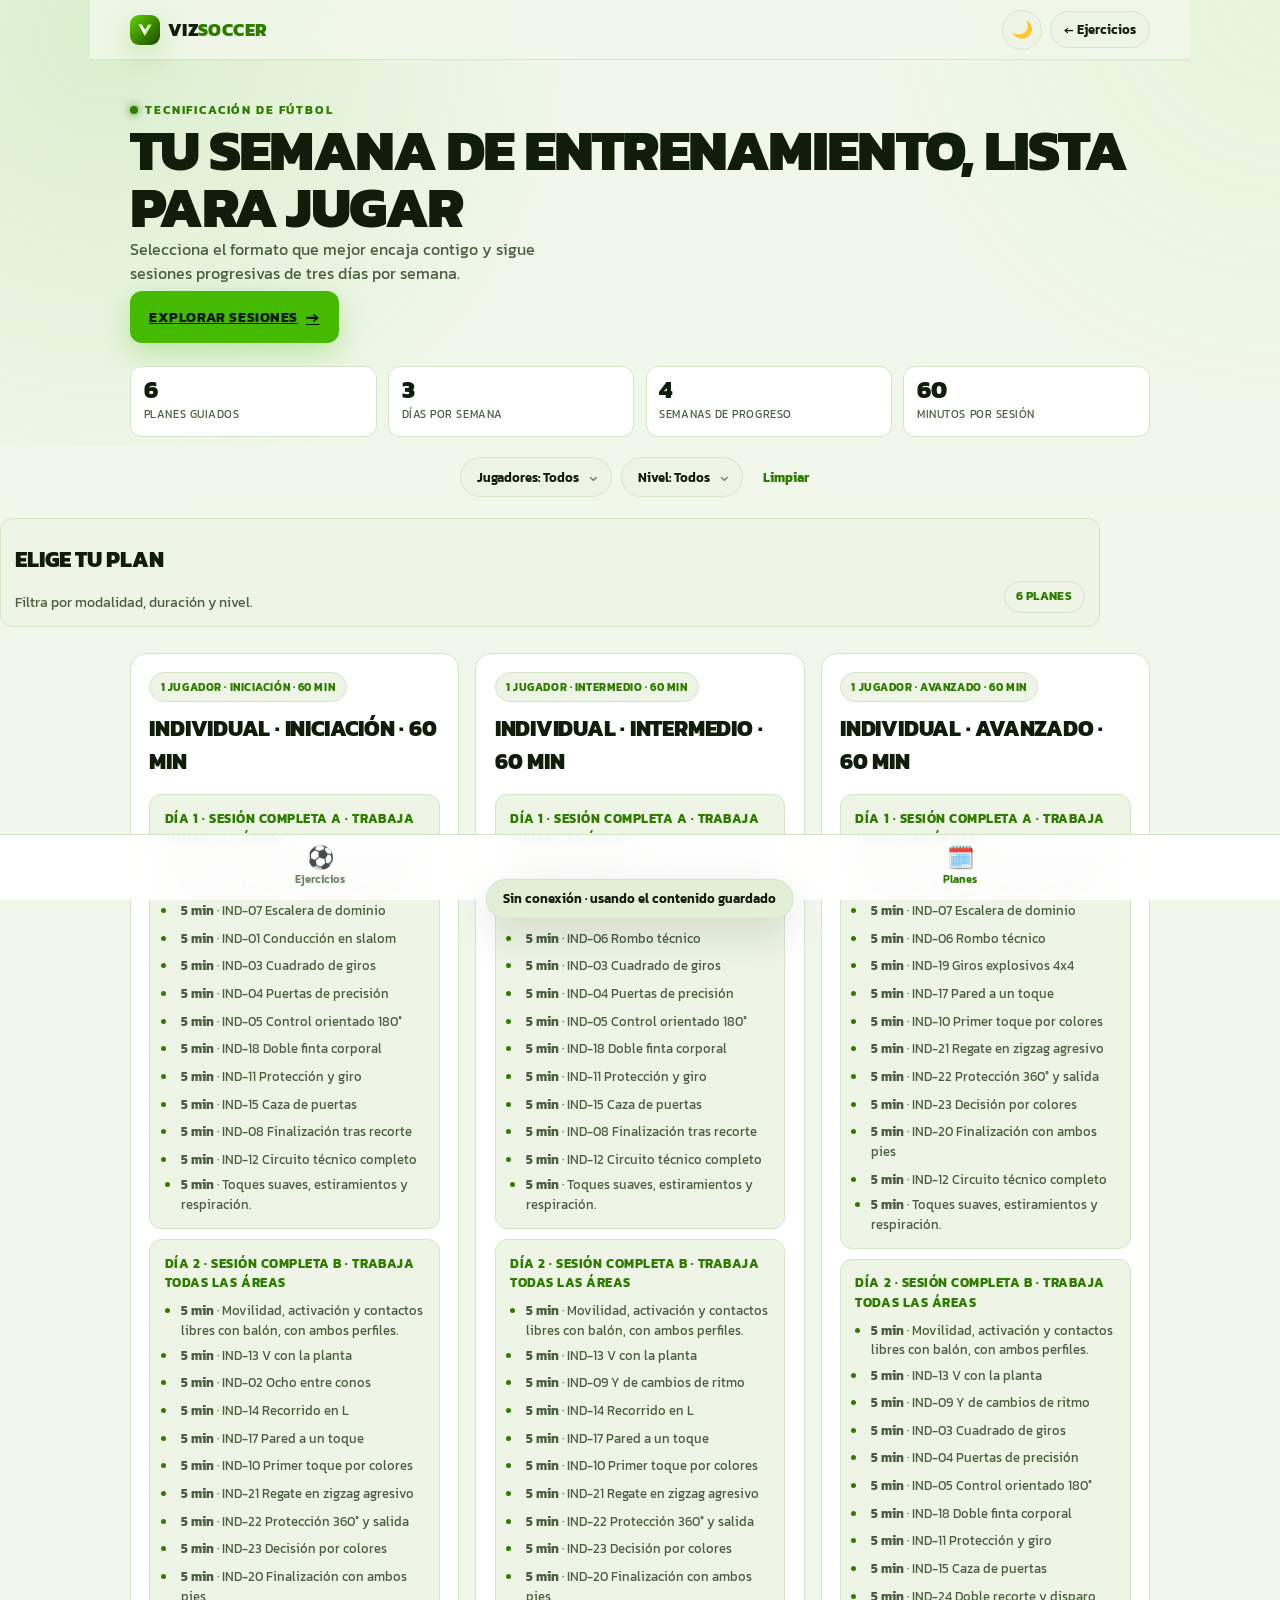
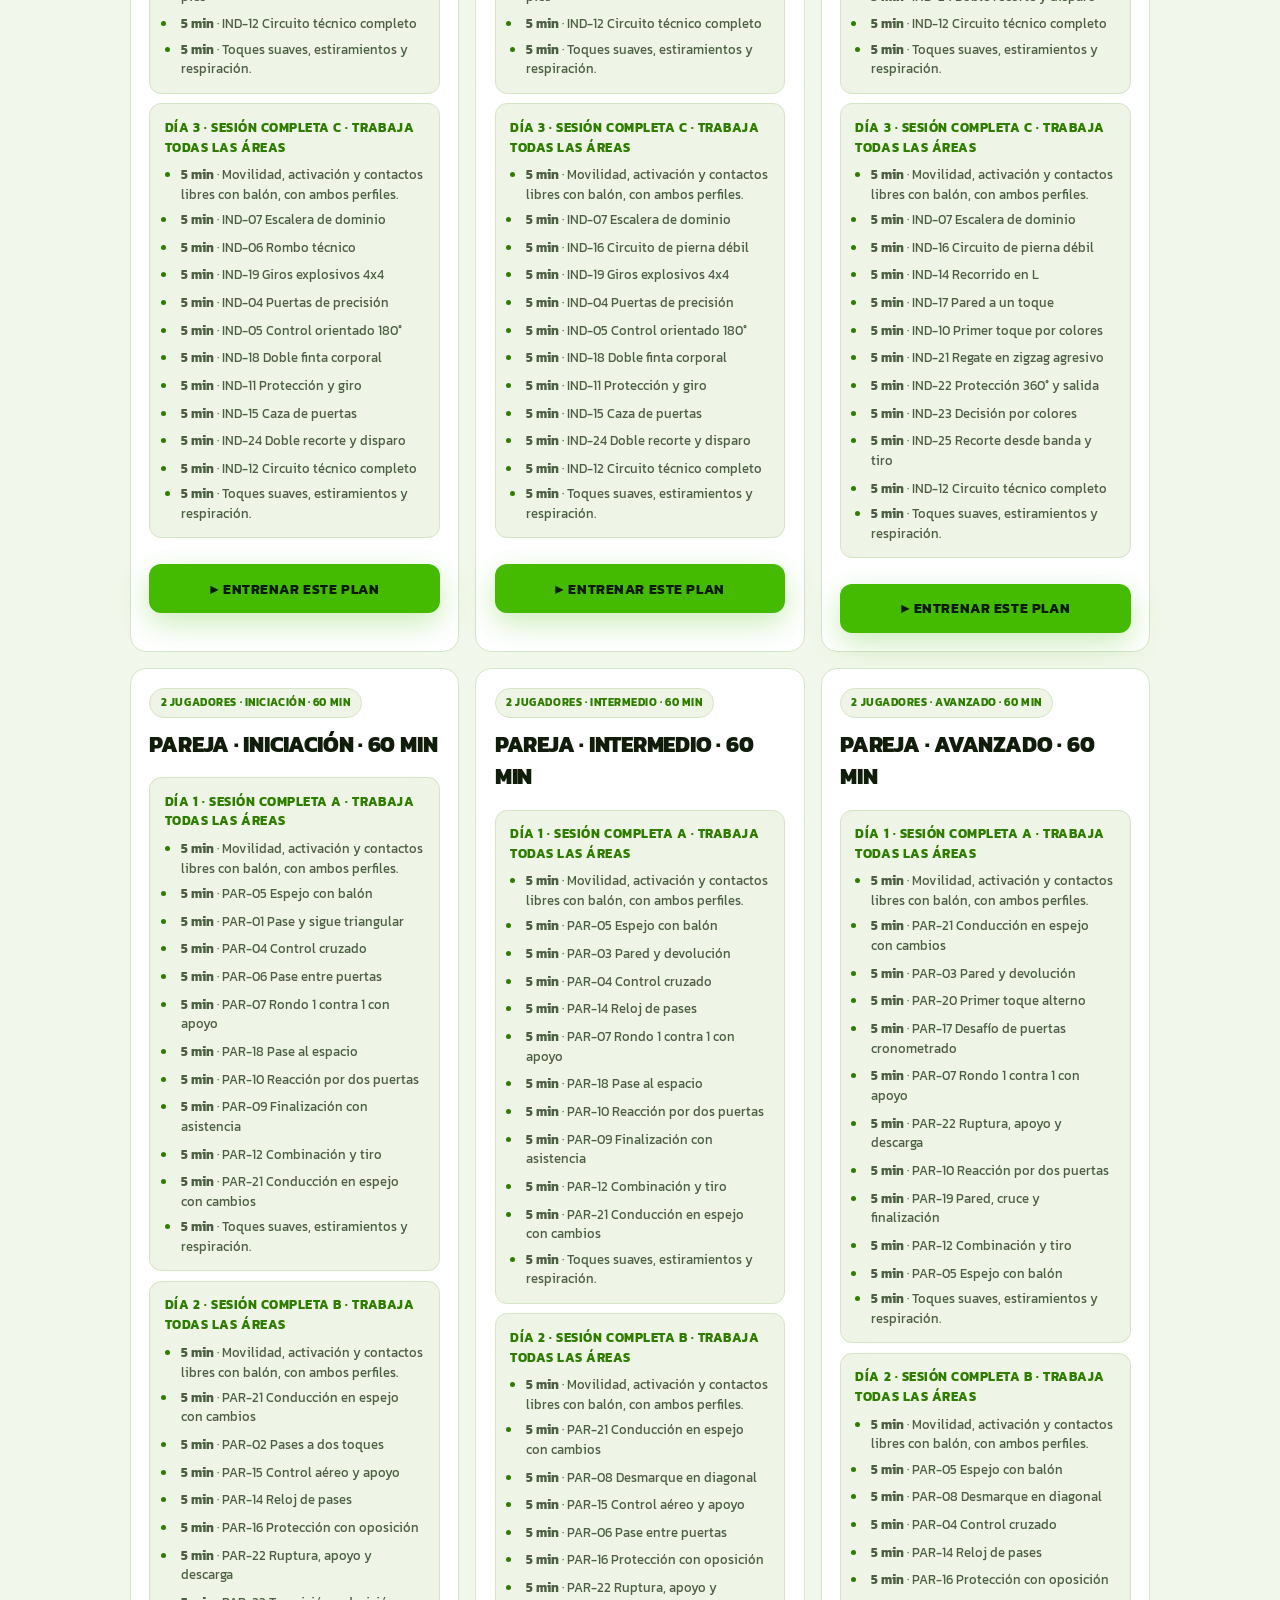
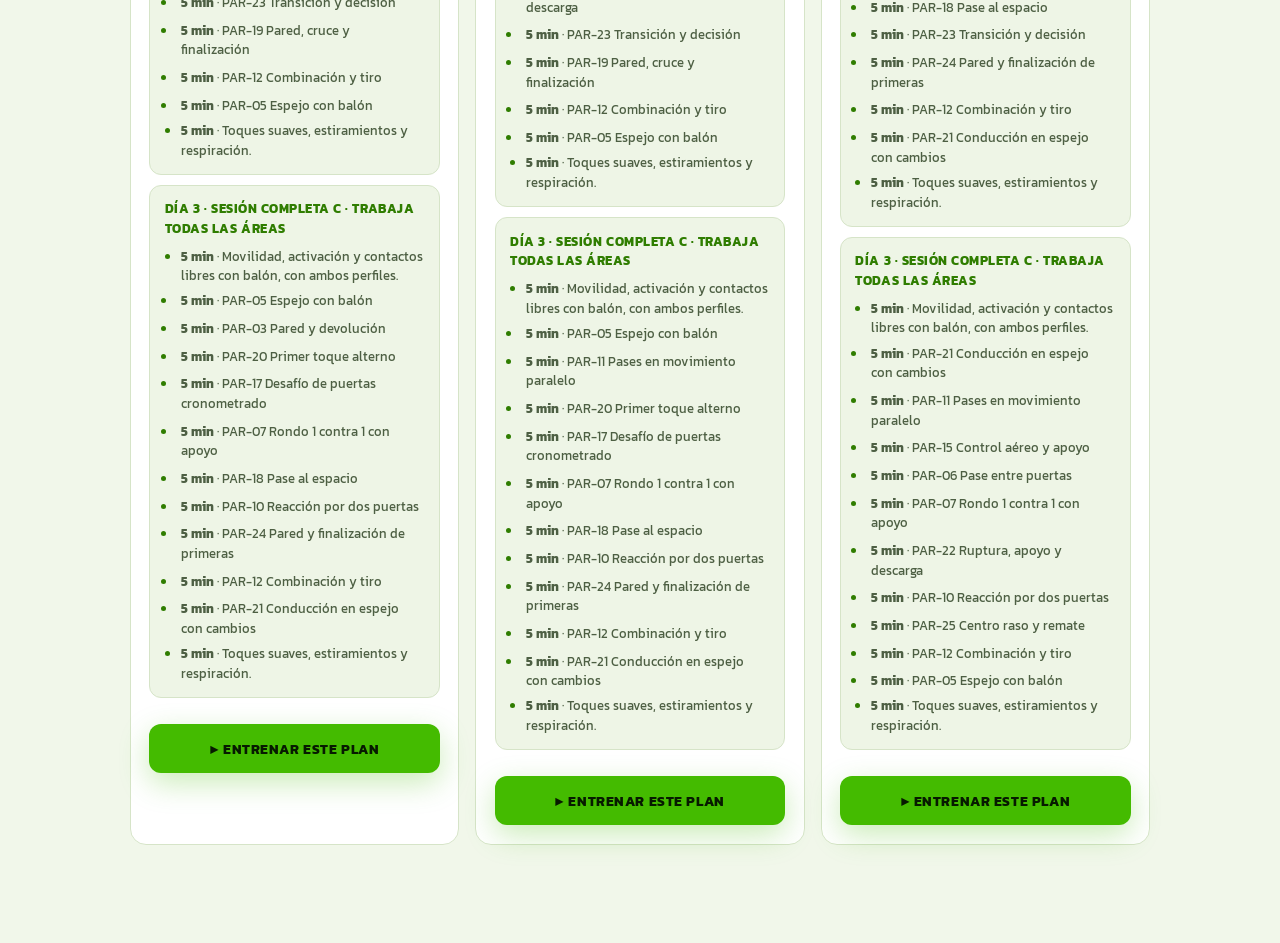
==== planes.html @ 85eb6f7b "Renombrar la app a VizSoccer y pasar la paleta al verde #44BB00 La marca pasa a ser VizSoccer, con e" ====
<!doctype html><html lang='es'><meta charset='utf-8'><meta name='viewport' content='width=device-width,initial-scale=1,viewport-fit=cover'><meta name='description' content='12 planes de tecnificación de fútbol de 3 días por semana, con sesiones de 60 minutos que trabajan todas las áreas, modo entrenamiento guiado, cronómetro y demostraciones animadas.'><meta name='theme-color' content='#0a1409'><script>try{var _t=JSON.parse(localStorage.getItem('ft:tema'));document.documentElement.dataset.theme=_t||'dark'}catch(e){}</script><link rel="preconnect" href="https://fonts.googleapis.com"><link rel="preconnect" href="https://fonts.gstatic.com" crossorigin><link href="https://fonts.googleapis.com/css2?family=Kanit:ital,wght@0,300;0,400;0,500;0,600;0,700;0,800;1,600;1,800&display=swap" rel="stylesheet" media="print" onload="this.media='all'"><noscript><link href="https://fonts.googleapis.com/css2?family=Kanit:wght@300;400;500;600;700;800&display=swap" rel="stylesheet"></noscript><link rel='manifest' href='manifest.webmanifest'><link rel='icon' type='image/png' href='icon-192.png'><link rel='apple-touch-icon' href='apple-touch-icon.png'><title>VizSoccer · Planes de entrenamiento</title><style>*{box-sizing:border-box}body{margin:0;font:15px system-ui;background:#f1f7ea;color:#101d0b}header{padding:32px 5vw;background:linear-gradient(135deg,#1a4700,#44bb00);color:white}header h1{margin:0 0 8px}.filters{position:sticky;top:0;padding:14px 5vw;background:#fffe;display:flex;gap:10px;box-shadow:0 2px 12px #0002}select{padding:10px;border:1px solid #d6e4c8;border-radius:8px}main{padding:24px 5vw;display:grid;grid-template-columns:repeat(auto-fit,minmax(340px,1fr));gap:20px}.plan{background:white;border-radius:16px;padding:20px;box-shadow:0 6px 22px #101d0b15}.tag{display:inline-block;background:#e2eed6;color:#2f7d00;border-radius:999px;padding:6px 10px;font-size:12px;font-weight:700}h2{font-size:21px}h3{font-size:15px;margin-bottom:6px;border-top:1px solid #d6e4c8;padding-top:12px}ul{margin:0;padding-left:20px;line-height:1.55}.hide{display:none}</style><link rel="stylesheet" href="ui.css"><header><h1>Planes de tecnificación</h1><p>3 días por semana · sesiones de 60 minutos que trabajan todas las áreas · progresión de 4 semanas</p></header><div class='filters'><select id='p'><option value=''>Jugadores: todos</option><option value='1'>Individual</option><option value='2'>Pareja</option></select><select id='n'><option value=''>Nivel: todos</option><option>iniciación</option><option>intermedio</option><option>avanzado</option></select></div><main><article class='plan' data-p='1' data-d='60' data-n='iniciación'><div class='tag'>1 jugador · iniciación · 60 min</div><h2>Individual · iniciación · 60 min</h2><section><h3>Día 1 · Sesión completa A · trabaja todas las áreas</h3><ul><li><b>5 min</b> · Movilidad, activación y contactos libres con balón, con ambos perfiles.</li><li><b>5 min</b> · IND-07 Escalera de dominio</li><li><b>5 min</b> · IND-01 Conducción en slalom</li><li><b>5 min</b> · IND-03 Cuadrado de giros</li><li><b>5 min</b> · IND-04 Puertas de precisión</li><li><b>5 min</b> · IND-05 Control orientado 180°</li><li><b>5 min</b> · IND-18 Doble finta corporal</li><li><b>5 min</b> · IND-11 Protección y giro</li><li><b>5 min</b> · IND-15 Caza de puertas</li><li><b>5 min</b> · IND-08 Finalización tras recorte</li><li><b>5 min</b> · IND-12 Circuito técnico completo</li><li><b>5 min</b> · Toques suaves, estiramientos y respiración.</li></ul></section><section><h3>Día 2 · Sesión completa B · trabaja todas las áreas</h3><ul><li><b>5 min</b> · Movilidad, activación y contactos libres con balón, con ambos perfiles.</li><li><b>5 min</b> · IND-13 V con la planta</li><li><b>5 min</b> · IND-02 Ocho entre conos</li><li><b>5 min</b> · IND-14 Recorrido en L</li><li><b>5 min</b> · IND-17 Pared a un toque</li><li><b>5 min</b> · IND-10 Primer toque por colores</li><li><b>5 min</b> · IND-21 Regate en zigzag agresivo</li><li><b>5 min</b> · IND-22 Protección 360° y salida</li><li><b>5 min</b> · IND-23 Decisión por colores</li><li><b>5 min</b> · IND-20 Finalización con ambos pies</li><li><b>5 min</b> · IND-12 Circuito técnico completo</li><li><b>5 min</b> · Toques suaves, estiramientos y respiración.</li></ul></section><section><h3>Día 3 · Sesión completa C · trabaja todas las áreas</h3><ul><li><b>5 min</b> · Movilidad, activación y contactos libres con balón, con ambos perfiles.</li><li><b>5 min</b> · IND-07 Escalera de dominio</li><li><b>5 min</b> · IND-06 Rombo técnico</li><li><b>5 min</b> · IND-19 Giros explosivos 4x4</li><li><b>5 min</b> · IND-04 Puertas de precisión</li><li><b>5 min</b> · IND-05 Control orientado 180°</li><li><b>5 min</b> · IND-18 Doble finta corporal</li><li><b>5 min</b> · IND-11 Protección y giro</li><li><b>5 min</b> · IND-15 Caza de puertas</li><li><b>5 min</b> · IND-24 Doble recorte y disparo</li><li><b>5 min</b> · IND-12 Circuito técnico completo</li><li><b>5 min</b> · Toques suaves, estiramientos y respiración.</li></ul></section></article><article class='plan' data-p='1' data-d='60' data-n='intermedio'><div class='tag'>1 jugador · intermedio · 60 min</div><h2>Individual · intermedio · 60 min</h2><section><h3>Día 1 · Sesión completa A · trabaja todas las áreas</h3><ul><li><b>5 min</b> · Movilidad, activación y contactos libres con balón, con ambos perfiles.</li><li><b>5 min</b> · IND-07 Escalera de dominio</li><li><b>5 min</b> · IND-06 Rombo técnico</li><li><b>5 min</b> · IND-03 Cuadrado de giros</li><li><b>5 min</b> · IND-04 Puertas de precisión</li><li><b>5 min</b> · IND-05 Control orientado 180°</li><li><b>5 min</b> · IND-18 Doble finta corporal</li><li><b>5 min</b> · IND-11 Protección y giro</li><li><b>5 min</b> · IND-15 Caza de puertas</li><li><b>5 min</b> · IND-08 Finalización tras recorte</li><li><b>5 min</b> · IND-12 Circuito técnico completo</li><li><b>5 min</b> · Toques suaves, estiramientos y respiración.</li></ul></section><section><h3>Día 2 · Sesión completa B · trabaja todas las áreas</h3><ul><li><b>5 min</b> · Movilidad, activación y contactos libres con balón, con ambos perfiles.</li><li><b>5 min</b> · IND-13 V con la planta</li><li><b>5 min</b> · IND-09 Y de cambios de ritmo</li><li><b>5 min</b> · IND-14 Recorrido en L</li><li><b>5 min</b> · IND-17 Pared a un toque</li><li><b>5 min</b> · IND-10 Primer toque por colores</li><li><b>5 min</b> · IND-21 Regate en zigzag agresivo</li><li><b>5 min</b> · IND-22 Protección 360° y salida</li><li><b>5 min</b> · IND-23 Decisión por colores</li><li><b>5 min</b> · IND-20 Finalización con ambos pies</li><li><b>5 min</b> · IND-12 Circuito técnico completo</li><li><b>5 min</b> · Toques suaves, estiramientos y respiración.</li></ul></section><section><h3>Día 3 · Sesión completa C · trabaja todas las áreas</h3><ul><li><b>5 min</b> · Movilidad, activación y contactos libres con balón, con ambos perfiles.</li><li><b>5 min</b> · IND-07 Escalera de dominio</li><li><b>5 min</b> · IND-16 Circuito de pierna débil</li><li><b>5 min</b> · IND-19 Giros explosivos 4x4</li><li><b>5 min</b> · IND-04 Puertas de precisión</li><li><b>5 min</b> · IND-05 Control orientado 180°</li><li><b>5 min</b> · IND-18 Doble finta corporal</li><li><b>5 min</b> · IND-11 Protección y giro</li><li><b>5 min</b> · IND-15 Caza de puertas</li><li><b>5 min</b> · IND-24 Doble recorte y disparo</li><li><b>5 min</b> · IND-12 Circuito técnico completo</li><li><b>5 min</b> · Toques suaves, estiramientos y respiración.</li></ul></section></article><article class='plan' data-p='1' data-d='60' data-n='avanzado'><div class='tag'>1 jugador · avanzado · 60 min</div><h2>Individual · avanzado · 60 min</h2><section><h3>Día 1 · Sesión completa A · trabaja todas las áreas</h3><ul><li><b>5 min</b> · Movilidad, activación y contactos libres con balón, con ambos perfiles.</li><li><b>5 min</b> · IND-07 Escalera de dominio</li><li><b>5 min</b> · IND-06 Rombo técnico</li><li><b>5 min</b> · IND-19 Giros explosivos 4x4</li><li><b>5 min</b> · IND-17 Pared a un toque</li><li><b>5 min</b> · IND-10 Primer toque por colores</li><li><b>5 min</b> · IND-21 Regate en zigzag agresivo</li><li><b>5 min</b> · IND-22 Protección 360° y salida</li><li><b>5 min</b> · IND-23 Decisión por colores</li><li><b>5 min</b> · IND-20 Finalización con ambos pies</li><li><b>5 min</b> · IND-12 Circuito técnico completo</li><li><b>5 min</b> · Toques suaves, estiramientos y respiración.</li></ul></section><section><h3>Día 2 · Sesión completa B · trabaja todas las áreas</h3><ul><li><b>5 min</b> · Movilidad, activación y contactos libres con balón, con ambos perfiles.</li><li><b>5 min</b> · IND-13 V con la planta</li><li><b>5 min</b> · IND-09 Y de cambios de ritmo</li><li><b>5 min</b> · IND-03 Cuadrado de giros</li><li><b>5 min</b> · IND-04 Puertas de precisión</li><li><b>5 min</b> · IND-05 Control orientado 180°</li><li><b>5 min</b> · IND-18 Doble finta corporal</li><li><b>5 min</b> · IND-11 Protección y giro</li><li><b>5 min</b> · IND-15 Caza de puertas</li><li><b>5 min</b> · IND-24 Doble recorte y disparo</li><li><b>5 min</b> · IND-12 Circuito técnico completo</li><li><b>5 min</b> · Toques suaves, estiramientos y respiración.</li></ul></section><section><h3>Día 3 · Sesión completa C · trabaja todas las áreas</h3><ul><li><b>5 min</b> · Movilidad, activación y contactos libres con balón, con ambos perfiles.</li><li><b>5 min</b> · IND-07 Escalera de dominio</li><li><b>5 min</b> · IND-16 Circuito de pierna débil</li><li><b>5 min</b> · IND-14 Recorrido en L</li><li><b>5 min</b> · IND-17 Pared a un toque</li><li><b>5 min</b> · IND-10 Primer toque por colores</li><li><b>5 min</b> · IND-21 Regate en zigzag agresivo</li><li><b>5 min</b> · IND-22 Protección 360° y salida</li><li><b>5 min</b> · IND-23 Decisión por colores</li><li><b>5 min</b> · IND-25 Recorte desde banda y tiro</li><li><b>5 min</b> · IND-12 Circuito técnico completo</li><li><b>5 min</b> · Toques suaves, estiramientos y respiración.</li></ul></section></article><article class='plan' data-p='2' data-d='60' data-n='iniciación'><div class='tag'>2 jugadores · iniciación · 60 min</div><h2>Pareja · iniciación · 60 min</h2><section><h3>Día 1 · Sesión completa A · trabaja todas las áreas</h3><ul><li><b>5 min</b> · Movilidad, activación y contactos libres con balón, con ambos perfiles.</li><li><b>5 min</b> · PAR-05 Espejo con balón</li><li><b>5 min</b> · PAR-01 Pase y sigue triangular</li><li><b>5 min</b> · PAR-04 Control cruzado</li><li><b>5 min</b> · PAR-06 Pase entre puertas</li><li><b>5 min</b> · PAR-07 Rondo 1 contra 1 con apoyo</li><li><b>5 min</b> · PAR-18 Pase al espacio</li><li><b>5 min</b> · PAR-10 Reacción por dos puertas</li><li><b>5 min</b> · PAR-09 Finalización con asistencia</li><li><b>5 min</b> · PAR-12 Combinación y tiro</li><li><b>5 min</b> · PAR-21 Conducción en espejo con cambios</li><li><b>5 min</b> · Toques suaves, estiramientos y respiración.</li></ul></section><section><h3>Día 2 · Sesión completa B · trabaja todas las áreas</h3><ul><li><b>5 min</b> · Movilidad, activación y contactos libres con balón, con ambos perfiles.</li><li><b>5 min</b> · PAR-21 Conducción en espejo con cambios</li><li><b>5 min</b> · PAR-02 Pases a dos toques</li><li><b>5 min</b> · PAR-15 Control aéreo y apoyo</li><li><b>5 min</b> · PAR-14 Reloj de pases</li><li><b>5 min</b> · PAR-16 Protección con oposición</li><li><b>5 min</b> · PAR-22 Ruptura, apoyo y descarga</li><li><b>5 min</b> · PAR-23 Transición y decisión</li><li><b>5 min</b> · PAR-19 Pared, cruce y finalización</li><li><b>5 min</b> · PAR-12 Combinación y tiro</li><li><b>5 min</b> · PAR-05 Espejo con balón</li><li><b>5 min</b> · Toques suaves, estiramientos y respiración.</li></ul></section><section><h3>Día 3 · Sesión completa C · trabaja todas las áreas</h3><ul><li><b>5 min</b> · Movilidad, activación y contactos libres con balón, con ambos perfiles.</li><li><b>5 min</b> · PAR-05 Espejo con balón</li><li><b>5 min</b> · PAR-03 Pared y devolución</li><li><b>5 min</b> · PAR-20 Primer toque alterno</li><li><b>5 min</b> · PAR-17 Desafío de puertas cronometrado</li><li><b>5 min</b> · PAR-07 Rondo 1 contra 1 con apoyo</li><li><b>5 min</b> · PAR-18 Pase al espacio</li><li><b>5 min</b> · PAR-10 Reacción por dos puertas</li><li><b>5 min</b> · PAR-24 Pared y finalización de primeras</li><li><b>5 min</b> · PAR-12 Combinación y tiro</li><li><b>5 min</b> · PAR-21 Conducción en espejo con cambios</li><li><b>5 min</b> · Toques suaves, estiramientos y respiración.</li></ul></section></article><article class='plan' data-p='2' data-d='60' data-n='intermedio'><div class='tag'>2 jugadores · intermedio · 60 min</div><h2>Pareja · intermedio · 60 min</h2><section><h3>Día 1 · Sesión completa A · trabaja todas las áreas</h3><ul><li><b>5 min</b> · Movilidad, activación y contactos libres con balón, con ambos perfiles.</li><li><b>5 min</b> · PAR-05 Espejo con balón</li><li><b>5 min</b> · PAR-03 Pared y devolución</li><li><b>5 min</b> · PAR-04 Control cruzado</li><li><b>5 min</b> · PAR-14 Reloj de pases</li><li><b>5 min</b> · PAR-07 Rondo 1 contra 1 con apoyo</li><li><b>5 min</b> · PAR-18 Pase al espacio</li><li><b>5 min</b> · PAR-10 Reacción por dos puertas</li><li><b>5 min</b> · PAR-09 Finalización con asistencia</li><li><b>5 min</b> · PAR-12 Combinación y tiro</li><li><b>5 min</b> · PAR-21 Conducción en espejo con cambios</li><li><b>5 min</b> · Toques suaves, estiramientos y respiración.</li></ul></section><section><h3>Día 2 · Sesión completa B · trabaja todas las áreas</h3><ul><li><b>5 min</b> · Movilidad, activación y contactos libres con balón, con ambos perfiles.</li><li><b>5 min</b> · PAR-21 Conducción en espejo con cambios</li><li><b>5 min</b> · PAR-08 Desmarque en diagonal</li><li><b>5 min</b> · PAR-15 Control aéreo y apoyo</li><li><b>5 min</b> · PAR-06 Pase entre puertas</li><li><b>5 min</b> · PAR-16 Protección con oposición</li><li><b>5 min</b> · PAR-22 Ruptura, apoyo y descarga</li><li><b>5 min</b> · PAR-23 Transición y decisión</li><li><b>5 min</b> · PAR-19 Pared, cruce y finalización</li><li><b>5 min</b> · PAR-12 Combinación y tiro</li><li><b>5 min</b> · PAR-05 Espejo con balón</li><li><b>5 min</b> · Toques suaves, estiramientos y respiración.</li></ul></section><section><h3>Día 3 · Sesión completa C · trabaja todas las áreas</h3><ul><li><b>5 min</b> · Movilidad, activación y contactos libres con balón, con ambos perfiles.</li><li><b>5 min</b> · PAR-05 Espejo con balón</li><li><b>5 min</b> · PAR-11 Pases en movimiento paralelo</li><li><b>5 min</b> · PAR-20 Primer toque alterno</li><li><b>5 min</b> · PAR-17 Desafío de puertas cronometrado</li><li><b>5 min</b> · PAR-07 Rondo 1 contra 1 con apoyo</li><li><b>5 min</b> · PAR-18 Pase al espacio</li><li><b>5 min</b> · PAR-10 Reacción por dos puertas</li><li><b>5 min</b> · PAR-24 Pared y finalización de primeras</li><li><b>5 min</b> · PAR-12 Combinación y tiro</li><li><b>5 min</b> · PAR-21 Conducción en espejo con cambios</li><li><b>5 min</b> · Toques suaves, estiramientos y respiración.</li></ul></section></article><article class='plan' data-p='2' data-d='60' data-n='avanzado'><div class='tag'>2 jugadores · avanzado · 60 min</div><h2>Pareja · avanzado · 60 min</h2><section><h3>Día 1 · Sesión completa A · trabaja todas las áreas</h3><ul><li><b>5 min</b> · Movilidad, activación y contactos libres con balón, con ambos perfiles.</li><li><b>5 min</b> · PAR-21 Conducción en espejo con cambios</li><li><b>5 min</b> · PAR-03 Pared y devolución</li><li><b>5 min</b> · PAR-20 Primer toque alterno</li><li><b>5 min</b> · PAR-17 Desafío de puertas cronometrado</li><li><b>5 min</b> · PAR-07 Rondo 1 contra 1 con apoyo</li><li><b>5 min</b> · PAR-22 Ruptura, apoyo y descarga</li><li><b>5 min</b> · PAR-10 Reacción por dos puertas</li><li><b>5 min</b> · PAR-19 Pared, cruce y finalización</li><li><b>5 min</b> · PAR-12 Combinación y tiro</li><li><b>5 min</b> · PAR-05 Espejo con balón</li><li><b>5 min</b> · Toques suaves, estiramientos y respiración.</li></ul></section><section><h3>Día 2 · Sesión completa B · trabaja todas las áreas</h3><ul><li><b>5 min</b> · Movilidad, activación y contactos libres con balón, con ambos perfiles.</li><li><b>5 min</b> · PAR-05 Espejo con balón</li><li><b>5 min</b> · PAR-08 Desmarque en diagonal</li><li><b>5 min</b> · PAR-04 Control cruzado</li><li><b>5 min</b> · PAR-14 Reloj de pases</li><li><b>5 min</b> · PAR-16 Protección con oposición</li><li><b>5 min</b> · PAR-18 Pase al espacio</li><li><b>5 min</b> · PAR-23 Transición y decisión</li><li><b>5 min</b> · PAR-24 Pared y finalización de primeras</li><li><b>5 min</b> · PAR-12 Combinación y tiro</li><li><b>5 min</b> · PAR-21 Conducción en espejo con cambios</li><li><b>5 min</b> · Toques suaves, estiramientos y respiración.</li></ul></section><section><h3>Día 3 · Sesión completa C · trabaja todas las áreas</h3><ul><li><b>5 min</b> · Movilidad, activación y contactos libres con balón, con ambos perfiles.</li><li><b>5 min</b> · PAR-21 Conducción en espejo con cambios</li><li><b>5 min</b> · PAR-11 Pases en movimiento paralelo</li><li><b>5 min</b> · PAR-15 Control aéreo y apoyo</li><li><b>5 min</b> · PAR-06 Pase entre puertas</li><li><b>5 min</b> · PAR-07 Rondo 1 contra 1 con apoyo</li><li><b>5 min</b> · PAR-22 Ruptura, apoyo y descarga</li><li><b>5 min</b> · PAR-10 Reacción por dos puertas</li><li><b>5 min</b> · PAR-25 Centro raso y remate</li><li><b>5 min</b> · PAR-12 Combinación y tiro</li><li><b>5 min</b> · PAR-05 Espejo con balón</li><li><b>5 min</b> · Toques suaves, estiramientos y respiración.</li></ul></section></article></main><script>const q=s=>document.querySelector(s),f=()=>document.querySelectorAll('.plan').forEach(c=>c.classList.toggle('hide',(q('#p').value&&c.dataset.p!=q('#p').value)||(q('#n').value&&c.dataset.n!=q('#n').value)));document.querySelectorAll('select').forEach(x=>x.onchange=f)</script><script src='data.js'></script><script defer src='ui.js'></script></html>
---- ui.css ----
/* ============================================================
   VizSoccer — tema oscuro "pitch performance"
   Tipografía Kanit · verde de marca #44BB00 · tarjetas y navegación app

   La paleta se construye alrededor del verde de marca: base casi negra con
   un punto de verde, grises con la misma temperatura y una rampa de estado
   (lima → ámbar → coral) que convive con el verde sin competir con él.
   --primary se usa para RELLENOS y bordes; --primary-ink para TEXTO, porque
   en tema claro el verde de marca no tiene contraste suficiente sobre blanco.
   ============================================================ */
:root{
  --bg:#0a1409;--surface:#121d10;--surface-2:#1a2817;--surface-3:#25361f;
  --line:#2c3f26;--line-soft:#2c3f2640;
  --text:#e9f3e3;--muted:#a3b59a;--faint:#7b8d73;
  --primary:#44bb00;--primary-2:#2f8500;--on-primary:#071a00;
  --primary-ink:#63d916;
  --primary-tint:rgba(68,187,0,.14);--primary-tint-2:rgba(68,187,0,.22);
  --primary-line:#3c6b1c;
  --level-1:#9be86b;--level-1-line:#4c7a22;
  --level-2-line:#8a6d14;--level-3:#ff8a73;--level-3-line:#8a4034;
  --danger:#ff8a73;--warn:#ffc61a;--star:#ffcf4d;
  --media-bg:#0e1a09;--scrim:rgba(8,18,6,.65);
  --r:1rem;--r-lg:1.5rem;--r-sm:.75rem;--pill:999px;
  --shadow:0 18px 40px rgba(0,0,0,.45);--glow:0 10px 30px rgba(68,187,0,.28);
  --font:'Kanit',ui-sans-serif,system-ui,-apple-system,"Segoe UI",sans-serif;
  --nav-h:66px;
}
:root[data-theme="light"]{
  --bg:#f1f7ea;--surface:#ffffff;--surface-2:#eef5e6;--surface-3:#e2eed6;
  --line:#d6e4c8;--text:#101d0b;--muted:#4d5f43;--faint:#71856a;
  --on-primary:#071a00;--shadow:0 16px 40px rgba(16,29,11,.12);
  --primary-ink:#2f7d00;--primary-line:#8fc463;
  --level-1:#3f7d12;--level-1-line:#8fc463;
  --level-2-line:#d9a406;--level-3:#c04424;--level-3-line:#e2a795;
  --danger:#c04424;--star:#c9950a;
}
*{box-sizing:border-box}
html{scroll-behavior:smooth}
body{margin:0;font-family:var(--font);background:var(--bg);color:var(--text);line-height:1.5;
  padding-bottom:calc(var(--nav-h) + env(safe-area-inset-bottom));-webkit-font-smoothing:antialiased}
body:before{content:"";position:fixed;inset:0;z-index:-1;pointer-events:none;
  background:radial-gradient(circle at 8% 4%,rgba(68,187,0,.12),transparent 30rem),
             radial-gradient(circle at 100% 0,rgba(110,229,42,.08),transparent 26rem)}
.material-symbols-outlined{font-family:'Material Symbols Outlined';font-weight:400;font-style:normal;
  font-size:24px;line-height:1;letter-spacing:normal;text-transform:none;display:inline-block;white-space:nowrap;
  direction:ltr;font-feature-settings:'liga';font-variation-settings:'FILL' 0,'wght' 400,'opsz' 24}
a{color:inherit}
img{max-width:100%}
.hide{display:none!important}

/* ---------- Top app bar ---------- */
header{position:relative;overflow:visible;padding:0!important;background:transparent!important;color:var(--text)}
header:after{display:none}
.site-nav{position:sticky;top:0;z-index:30;height:60px;display:flex;align-items:center;justify-content:space-between;
  gap:.6rem;max-width:1100px;margin:auto;padding:calc(env(safe-area-inset-top) + .3rem) clamp(1rem,4vw,2.5rem) .3rem;
  background:rgba(10,20,9,.82);backdrop-filter:blur(14px);border-bottom:1px solid var(--line)}
:root[data-theme="light"] .site-nav{background:rgba(241,247,234,.85)}
/* Logotipo: la V de dos brazos + VIZ en blanco y SOCCER en verde. Va recto
   (no en cursiva) para que case con el logotipo geométrico de brand/logo.svg. */
.brand{display:flex;align-items:center;gap:.5rem;text-decoration:none;font-weight:800;
  letter-spacing:.02em;font-size:1.15rem;color:var(--text);text-transform:uppercase;
  background:none;margin:0;padding:0;border-radius:0}
.brand-mark{width:30px;height:30px;flex:none;display:block;border-radius:9px;box-shadow:var(--glow)}
.brand-name em{font-style:normal;color:var(--primary-ink)}
.nav-actions{display:flex;align-items:center;gap:.5rem}
.nav-link{color:var(--text);text-decoration:none;font-weight:600;font-size:.82rem;padding:.5rem .8rem;
  border-radius:var(--pill);background:var(--surface-2);border:1px solid var(--line);transition:.2s}
.nav-link:hover{border-color:var(--primary);color:var(--primary-ink)}
.theme-toggle,.install-button{border:1px solid var(--line);background:var(--surface-2);color:var(--text);
  font:600 .8rem var(--font);border-radius:var(--pill);cursor:pointer;transition:.2s}
.theme-toggle{width:40px;height:40px;display:grid;place-items:center;font-size:1.05rem}
.install-button{height:40px;padding:0 .9rem}
.theme-toggle:hover,.install-button:hover{border-color:var(--primary);color:var(--primary-ink)}
.theme-toggle:active,.install-button:active{transform:scale(.94)}

/* ---------- Hero / page title ---------- */
.hero{max-width:1100px;margin:auto;padding:clamp(1.4rem,4vw,2.4rem) clamp(1rem,4vw,2.5rem) .6rem;
  display:grid;grid-template-columns:minmax(0,1fr);gap:1rem}
.eyebrow{display:inline-flex;align-items:center;gap:.45rem;color:var(--primary-ink);font-size:.72rem;
  text-transform:uppercase;letter-spacing:.16em;font-weight:700}
.eyebrow:before{content:"";width:.5rem;height:.5rem;border-radius:50%;background:currentColor;box-shadow:0 0 10px currentColor}
.hero h1{font-size:clamp(2.3rem,7vw,3.4rem)!important;line-height:.98;letter-spacing:-.03em;margin:.1rem 0!important;
  text-transform:uppercase;font-weight:800}
.hero-copy{color:var(--muted);font-size:1rem;max-width:46ch;margin:0!important}
.hero-action{display:inline-flex!important;align-items:center;gap:.5rem;margin-top:.4rem!important;width:max-content;
  background:var(--primary)!important;color:var(--on-primary)!important;padding:.8rem 1.2rem!important;
  border-radius:var(--r-sm)!important;font-weight:700;text-transform:uppercase;letter-spacing:.04em;font-size:.9rem;
  box-shadow:var(--glow);transition:transform .15s}
.hero-action:after{content:"→";font-size:1.1rem}
.hero-action:active{transform:scale(.97)}
.hero-stats{display:grid;grid-template-columns:repeat(4,1fr);gap:.7rem;margin-top:.4rem}
.hero-stat{background:var(--surface);border:1px solid var(--line);border-radius:var(--r-sm);padding:.7rem .8rem}
.hero-stat strong{display:block;font-size:1.5rem;font-weight:800;line-height:1;color:var(--text)}
.hero-stat span{font-size:.68rem;color:var(--muted);text-transform:uppercase;letter-spacing:.05em}

/* ---------- Filtros / búsqueda ---------- */
.filters{position:sticky;top:60px;z-index:20;padding:0!important;background:linear-gradient(var(--bg),var(--bg) 70%,transparent)!important;box-shadow:none!important}
.filter-inner{max-width:1100px;margin:auto;padding:.7rem clamp(1rem,4vw,2.5rem);display:flex;gap:.55rem;align-items:center;
  flex-wrap:wrap}
.filter-label{display:none}
.search-wrap{position:relative;flex:1 1 100%;min-width:0}
.search-wrap:before{content:"⌕";position:absolute;left:1rem;top:50%;
  transform:translateY(-55%);color:var(--faint);font-size:1.6rem;font-weight:700}
.search-wrap input{width:100%;height:48px;padding:0 1rem 0 2.7rem;border:1px solid var(--line);border-radius:var(--pill);
  background:var(--surface);color:var(--text);font:400 1rem var(--font);outline:none}
.search-wrap input::placeholder{color:var(--faint)}
.filter-field{position:relative;flex:0 1 auto}
.filter-field select{appearance:none;height:40px;padding:0 2rem 0 1rem!important;border:1px solid var(--line)!important;
  border-radius:var(--pill)!important;background:var(--surface-2)!important;color:var(--text);
  font:600 .82rem var(--font)!important;cursor:pointer;text-transform:capitalize}
.filter-field:after{content:"⌄";position:absolute;right:.7rem;top:44%;
  transform:translateY(-50%);color:var(--faint);font-size:1.1rem;pointer-events:none}
.filter-field select:focus,.search-wrap input:focus{border-color:var(--primary)!important;
  box-shadow:0 0 0 3px var(--primary-tint)}
.fav-filter{height:40px;padding:0 .95rem;border:1px solid var(--line);border-radius:var(--pill);background:var(--surface-2);
  color:var(--text);font:600 .82rem var(--font);cursor:pointer;transition:.2s}
.fav-filter[aria-pressed="true"]{background:var(--primary);color:var(--on-primary);border-color:var(--primary)}
.reset-button{height:40px;padding:0 .7rem;border:0;background:transparent;color:var(--primary-ink);font:700 .8rem var(--font);
  cursor:pointer;border-radius:var(--pill)}
.reset-button:hover{background:var(--primary-tint)}

/* ---------- Catálogo ---------- */
.catalog-intro{max-width:1100px;margin:0 auto;padding:.8rem clamp(1rem,4vw,2.5rem) .3rem;display:flex;
  align-items:flex-end;justify-content:space-between;gap:1rem}
.catalog-intro h2{font-size:1.3rem;margin:0;font-weight:700;letter-spacing:-.01em}
.catalog-intro p{margin:.15rem 0 0;color:var(--muted);font-size:.85rem}
.result-count{white-space:nowrap;border:1px solid var(--line);background:var(--surface-2);color:var(--primary-ink);
  font-size:.72rem;font-weight:700;padding:.4rem .7rem;border-radius:var(--pill);text-transform:uppercase;letter-spacing:.04em}
main{max-width:1100px;margin:0 auto!important;padding:1rem clamp(1rem,4vw,2.5rem) 2rem!important;
  display:grid!important;grid-template-columns:repeat(2,minmax(0,1fr))!important;gap:1rem!important}
.card{position:relative;display:flex;flex-direction:column;background:var(--surface)!important;
  border:1px solid var(--line);border-radius:var(--r)!important;overflow:hidden;cursor:pointer;
  box-shadow:none!important;transition:transform .2s,border-color .2s,box-shadow .2s}
.card:hover{transform:translateY(-4px)!important;border-color:var(--primary);box-shadow:var(--shadow)!important}
.card:active{transform:scale(.99)!important}
.card img{width:100%;aspect-ratio:1.5;object-fit:cover;background:var(--media-bg);display:block;
  border-bottom:1px solid var(--line)}
.card>div{padding:.85rem .95rem 1rem!important;display:flex;flex-direction:column;align-items:flex-start;flex:1}
.card b{font-size:1.02rem;font-weight:700;letter-spacing:-.01em;line-height:1.2}
.card span{order:3;display:inline-flex!important;align-items:center;gap:.35rem;margin:.55rem 0 0!important;
  color:var(--muted)!important;background:transparent;font-size:.76rem;font-weight:500}
.card span:before{content:"⏱";font-size:.95rem;color:var(--primary-ink)}
.card p{font-size:.83rem!important;line-height:1.45!important;color:var(--muted)!important;margin:.45rem 0 0!important}
.card p+p{display:none}
.card:after{content:"→";position:absolute;right:.85rem;bottom:.7rem;color:var(--primary-ink);font-size:1.2rem;font-weight:700}
.card-level{position:absolute;top:.6rem;right:.6rem;z-index:2;padding:.3rem .6rem;border-radius:var(--pill);
  font-size:.66rem;font-weight:700;text-transform:uppercase;letter-spacing:.06em;background:var(--scrim);
  color:var(--primary-ink);border:1px solid var(--primary);backdrop-filter:blur(4px)}
.card-level.n-iniciación{color:var(--level-1);border-color:var(--level-1-line)}
.card-level.n-intermedio{color:var(--warn);border-color:var(--level-2-line)}
.card-level.n-avanzado{color:var(--level-3);border-color:var(--level-3-line)}
.fav-toggle{position:absolute;top:.55rem;left:.55rem;z-index:3;width:2.3rem;height:2.3rem;border:0;border-radius:50%;
  background:var(--scrim);color:var(--star);font-size:1.2rem;cursor:pointer;backdrop-filter:blur(4px);transition:transform .15s}
.fav-toggle.on{background:rgba(255,207,77,.18)}
.fav-toggle:active{transform:scale(.86)}
.no-results{grid-column:1/-1;background:var(--surface);border:1px dashed var(--line);border-radius:var(--r);
  padding:3rem 1.5rem;text-align:center;color:var(--muted)}
.no-results strong{display:block;color:var(--text);font-size:1.1rem;margin-bottom:.3rem}

/* ---------- Leyenda ---------- */
.legend-banner{max-width:1100px;margin:0 auto;padding:.4rem clamp(1rem,4vw,2.5rem) .6rem}
.legend-inner{background:var(--surface);border:1px solid var(--line);border-radius:var(--r);padding:1rem 1.1rem;
  display:flex;gap:1rem;align-items:flex-start;justify-content:space-between;flex-wrap:wrap}
.legend-inner strong{font-size:.92rem}
.legend-inner ul{margin:.55rem 0 0;padding:0;list-style:none;display:grid;gap:.35rem;font-size:.8rem;color:var(--muted)}
.legend-inner li{display:flex;align-items:center;gap:.55rem}
.lg-swatch{flex:0 0 30px;height:15px;border-radius:4px;background:#2f7a10;position:relative}
.lg-white:before{content:"";position:absolute;left:3px;right:3px;top:6px;border-top:3px solid #fff}
.lg-yellow:before{content:"";position:absolute;left:3px;right:3px;top:6px;border-top:3px dashed var(--warn)}
.lg-green:before{content:"";position:absolute;left:50%;top:50%;width:8px;height:8px;margin:-4px 0 0 -4px;border-radius:50%;background:#9be86b}
.lg-ab{display:grid;place-items:center;color:#fff;font:800 .66rem/1 var(--font);font-style:normal}
.legend-close{border:0;background:var(--primary);color:var(--on-primary);font:700 .8rem var(--font);padding:.6rem 1rem;
  border-radius:var(--r-sm);cursor:pointer}

/* ---------- Aviso sin conexión ---------- */
.offline-banner{position:fixed;left:50%;bottom:calc(var(--nav-h) + 1rem + env(safe-area-inset-bottom));
  transform:translate(-50%,250%);background:var(--surface-3);color:var(--text);font-size:.8rem;font-weight:600;
  padding:.6rem 1.05rem;border-radius:var(--pill);border:1px solid var(--line);box-shadow:var(--shadow);z-index:60;
  transition:transform .3s;pointer-events:none;white-space:nowrap}
.offline-banner.show{transform:translate(-50%,0)}

/* ---------- Barra de navegación inferior ---------- */
.bottom-nav{position:fixed;left:0;right:0;bottom:0;z-index:50;height:var(--nav-h);display:flex;
  justify-content:space-around;align-items:center;padding-bottom:env(safe-area-inset-bottom);
  background:rgba(18,29,16,.92);backdrop-filter:blur(16px);border-top:1px solid var(--line)}
.bn-item{flex:1;display:flex;flex-direction:column;align-items:center;gap:2px;text-decoration:none;
  color:var(--faint);font-size:.68rem;font-weight:600;background:none;border:0;cursor:pointer;padding:.3rem 0}
:root[data-theme="light"] .bottom-nav{background:rgba(255,255,255,.92)}
.bn-ico{font-size:22px;line-height:1}
.bn-item.active{color:var(--primary-ink)}

/* ---------- Ficha de ejercicio (modal) ---------- */
.exercise-modal,.workout-modal{width:min(720px,calc(100vw - 1.5rem));max-height:calc(100dvh - 2rem);padding:0;border:0;
  border-radius:var(--r-lg);background:var(--surface);color:var(--text);box-shadow:var(--shadow);overflow:hidden}
.exercise-modal::backdrop,.workout-modal::backdrop{background:rgba(4,10,3,.72);backdrop-filter:blur(5px)}
.modal-close,.workout-close{position:absolute;z-index:4;top:.8rem;right:.8rem;width:2.6rem;height:2.6rem;border:0;
  border-radius:50%;background:var(--scrim);color:var(--text);font-size:1.6rem;line-height:1;cursor:pointer;
  backdrop-filter:blur(6px)}
.modal-close:hover,.workout-close:hover{background:var(--primary);color:var(--on-primary)}
.modal-content{display:block}
.modal-media{position:relative;background:var(--media-bg);display:grid;place-items:center;max-height:44vh;overflow:hidden}
.modal-media:after{content:"";position:absolute;inset:0;background:linear-gradient(to bottom,transparent 55%,var(--surface))}
.modal-media img{display:block;width:100%;max-height:44vh;object-fit:contain;position:relative}
.modal-copy{padding:0 clamp(1.2rem,4vw,1.8rem) 1.6rem;margin-top:-2rem;position:relative;z-index:1;overflow:auto}
.modal-kicker{color:var(--primary-ink);font-size:.7rem;font-weight:700;letter-spacing:.14em;text-transform:uppercase}
.modal-copy h2{font-size:clamp(1.7rem,5vw,2.3rem);line-height:1;letter-spacing:-.02em;margin:.4rem 0;text-transform:uppercase;font-weight:800}
.modal-meta{display:flex;gap:.5rem;flex-wrap:wrap;margin:0 0 1.1rem;color:var(--text)}
.modal-meta span{display:inline-flex;align-items:center;gap:.35rem;background:var(--surface-2);border:1px solid var(--line);
  border-radius:var(--pill);padding:.35rem .7rem;font-size:.76rem;font-weight:600}
.modal-description{font-size:.92rem;line-height:1.6;color:var(--muted)}
.modal-description p{margin:.7rem 0}
.modal-description strong{color:var(--text)}
.modal-facts{display:grid;grid-template-columns:repeat(auto-fit,minmax(120px,1fr));gap:.6rem;margin:1.3rem 0 0}
.modal-facts div{background:var(--surface-2);border:1px solid var(--line);border-radius:var(--r-sm);padding:.7rem .8rem}
.modal-facts dt{font-size:.66rem;text-transform:uppercase;letter-spacing:.08em;font-weight:700;color:var(--faint)}
.modal-facts dd{margin:.2rem 0 0;font-size:.9rem;font-weight:600;color:var(--text)}
.modal-steps{list-style:none;counter-reset:s;padding:0;margin:1.3rem 0 0;display:grid;gap:.55rem}
.modal-steps li{counter-increment:s;display:grid;grid-template-columns:auto 1fr;gap:.7rem;align-items:center;
  background:var(--surface-2);border:1px solid var(--line);border-radius:var(--r-sm);padding:.7rem .85rem}
.modal-steps li:before{content:counter(s);width:1.7rem;height:1.7rem;border-radius:50%;background:var(--primary);
  color:var(--on-primary);font-weight:700;font-size:.85rem;display:grid;place-items:center}
.modal-steps span{font-size:.9rem;color:var(--text)}
.share-exercise{margin-top:1.2rem;width:100%;border:1px solid var(--line);border-radius:var(--r-sm);background:var(--surface-2);
  color:var(--primary-ink);font:700 .85rem var(--font);padding:.8rem;cursor:pointer;text-transform:uppercase;letter-spacing:.04em}
.share-exercise:hover{border-color:var(--primary)}

/* ---------- Botón entrenar (planes) ---------- */
.start-workout{width:100%;margin-top:1rem;border:0;border-radius:var(--r-sm);padding:.85rem;background:var(--primary);
  color:var(--on-primary);font:700 .9rem var(--font);text-transform:uppercase;letter-spacing:.04em;cursor:pointer;
  box-shadow:var(--glow);transition:transform .15s}
.start-workout:hover{filter:brightness(1.05)}
.start-workout:active{transform:scale(.98)}
.start-workout:disabled{opacity:.6;cursor:wait}

/* ---------- Modo entrenamiento ---------- */
.workout-modal{width:min(820px,calc(100vw - 1.5rem))}
.workout-setup{padding:clamp(1.6rem,5vw,3rem)}
.workout-eyebrow{font-size:.72rem;font-weight:700;text-transform:uppercase;letter-spacing:.14em;color:var(--primary-ink)}
.workout-setup h2{font-size:clamp(1.7rem,5vw,2.6rem);line-height:1.02;letter-spacing:-.02em;margin:.5rem 0;
  text-transform:uppercase;font-weight:800}
.workout-setup>p{color:var(--muted);line-height:1.6}
.day-picker{display:grid;gap:.6rem;margin:1.5rem 0}
.day-picker button{border:1px solid var(--line);background:var(--surface-2);border-radius:var(--r-sm);padding:.9rem 1rem;
  text-align:left;display:grid;grid-template-columns:70px 1fr;column-gap:.7rem;row-gap:.1rem;cursor:pointer;color:var(--text);
  transition:.15s}
.day-picker button:hover{border-color:var(--primary);transform:translateY(-2px)}
.day-picker button.done{border-color:var(--level-1-line);background:var(--primary-tint)}
.day-picker strong{grid-row:1/3;color:var(--primary-ink);font-size:1rem;align-self:center}
.day-picker span{font-weight:700;font-size:.95rem}
.day-picker small{color:var(--muted);font-size:.75rem}
.day-picker button.done strong:after{content:" ✓"}
.auto-toggle{display:flex;gap:.55rem;align-items:flex-start;margin:0 0 1rem;font-size:.82rem;color:var(--muted);
  font-weight:500;cursor:pointer;line-height:1.45}
.auto-toggle input{width:1.15rem;height:1.15rem;margin-top:.1rem;accent-color:var(--primary);flex:none}
.workout-note{font-size:.8rem;color:var(--faint)}
.finish-workout{width:100%;border:0;border-radius:var(--r-sm);padding:.85rem;background:var(--primary);color:var(--on-primary);
  font:700 .9rem var(--font);text-transform:uppercase;cursor:pointer}
.workout-run{min-height:600px;display:flex;flex-direction:column}
.workout-topline{display:flex;justify-content:space-between;gap:1rem;padding:1.1rem 4.5rem 0 1.4rem;font-size:.75rem;
  font-weight:700;color:var(--muted);text-transform:uppercase;letter-spacing:.04em}
.workout-plan-name{color:var(--primary-ink)}
.workout-progress{height:6px;background:var(--surface-3);margin:.9rem 1.4rem 0;border-radius:var(--pill);overflow:hidden}
.workout-progress i{display:block;width:0;height:100%;border-radius:inherit;background:var(--primary);transition:width .25s}
.workout-body{display:grid;grid-template-columns:1fr;flex:1;margin-top:1rem}
.workout-visual{min-height:230px;max-height:300px;background:var(--media-bg);display:grid;place-items:center;overflow:hidden}
.workout-visual img{width:100%;height:100%;object-fit:contain}
.workout-placeholder{color:var(--primary-ink);text-align:center;font-size:3.4rem;display:grid;gap:.5rem}
.workout-placeholder span{color:var(--muted);font-size:.9rem;line-height:1.5}
.workout-copy{padding:clamp(1.2rem,4vw,1.8rem)}
.workout-type{color:var(--primary-ink);font-size:.72rem;font-weight:700;letter-spacing:.14em;text-transform:uppercase}
.workout-copy h2{font-size:clamp(1.5rem,4vw,2.1rem);line-height:1.04;letter-spacing:-.02em;margin:.5rem 0;
  text-transform:uppercase;font-weight:800}
.workout-time{font-family:'JetBrains Mono',ui-monospace,monospace;font-variant-numeric:tabular-nums;
  font-size:clamp(3rem,10vw,4.4rem);letter-spacing:-.04em;font-weight:800;line-height:1;margin:.5rem 0 .8rem;color:var(--primary-ink)}
.workout-description{font-size:.95rem;line-height:1.6;color:var(--muted);margin:.1rem 0}
.workout-coach{margin:1rem 0 0;padding:.8rem .9rem;border-radius:var(--r-sm);background:var(--primary-tint);
  color:var(--level-1);font-size:.82rem;line-height:1.5;border:1px solid var(--primary-line)}
.workout-controls{display:grid;grid-template-columns:1fr 1.15fr 1fr;gap:.55rem;padding:1rem 1.4rem;
  border-top:1px solid var(--line);background:var(--surface)}
.workout-controls button{border:1px solid var(--line);border-radius:var(--r-sm);padding:.85rem .6rem;background:var(--surface-2);
  color:var(--text);font:700 .82rem var(--font);cursor:pointer}
.workout-controls .workout-timer{background:var(--primary);color:var(--on-primary);border-color:var(--primary)}
.workout-controls .workout-next{background:var(--surface-3);color:var(--text)}
.workout-controls button:disabled{opacity:.4;cursor:not-allowed}

/* ---------- Planes ---------- */
.plans-page .plan{background:var(--surface)!important;border:1px solid var(--line);border-radius:var(--r)!important;
  padding:1.15rem!important;box-shadow:none!important;transition:transform .2s,border-color .2s}
.plans-page .plan:hover{transform:translateY(-3px);border-color:var(--primary)}
.plans-page .tag{background:var(--surface-2)!important;color:var(--primary-ink)!important;border:1px solid var(--line);
  font-size:.7rem!important;font-weight:700;padding:.35rem .65rem!important;border-radius:var(--pill)!important;
  text-transform:uppercase;letter-spacing:.05em;display:inline-block}
.plans-page h2{font-size:1.35rem!important;letter-spacing:-.01em;margin:.7rem 0 1rem!important;text-transform:uppercase;font-weight:800}
.plans-page section{background:var(--surface-2);border:1px solid var(--line);border-radius:var(--r-sm);padding:.85rem .9rem;margin:.6rem 0}
.plans-page h3{font-size:.82rem!important;border:0!important;padding:0!important;margin:0 0 .5rem!important;color:var(--primary-ink);
  text-transform:uppercase;letter-spacing:.04em;font-weight:700}
.plans-page ul{padding-left:1rem!important;font-size:.82rem;line-height:1.5;color:var(--muted)}
.plans-page li+li{margin-top:.2rem}
.plans-page .plan li::marker{color:var(--primary-ink)}
.plan-progress{display:inline-block;margin-left:.4rem;background:var(--primary-tint);color:var(--primary-ink);font-size:.7rem;
  font-weight:700;padding:.32rem .6rem;border-radius:var(--pill);border:1px solid var(--primary-line)}
.plans-page .exercise-link{cursor:pointer;border-radius:6px;padding:.15rem .25rem;margin-left:-.25rem;transition:.15s}
.plans-page .exercise-link:hover,.plans-page .exercise-link:focus{outline:none;background:var(--primary-tint);color:var(--text)}

/* ---------- Táctil / responsive ---------- */
a,button,select,input,.card,.exercise-link{touch-action:manipulation;-webkit-tap-highlight-color:transparent}
.exercise-modal,.workout-modal{overscroll-behavior:contain}
@media(min-width:760px){
  main{grid-template-columns:repeat(3,minmax(0,1fr))!important}
  .hero h1{font-size:3.6rem!important}
}
@media(max-width:520px){
  .hero-stats{grid-template-columns:repeat(2,1fr)}
  .card img{aspect-ratio:1.7}
  .workout-controls button{min-height:52px}
}
@media(prefers-reduced-motion:reduce){*,*:before,*:after{scroll-behavior:auto!important;transition:none!important}}
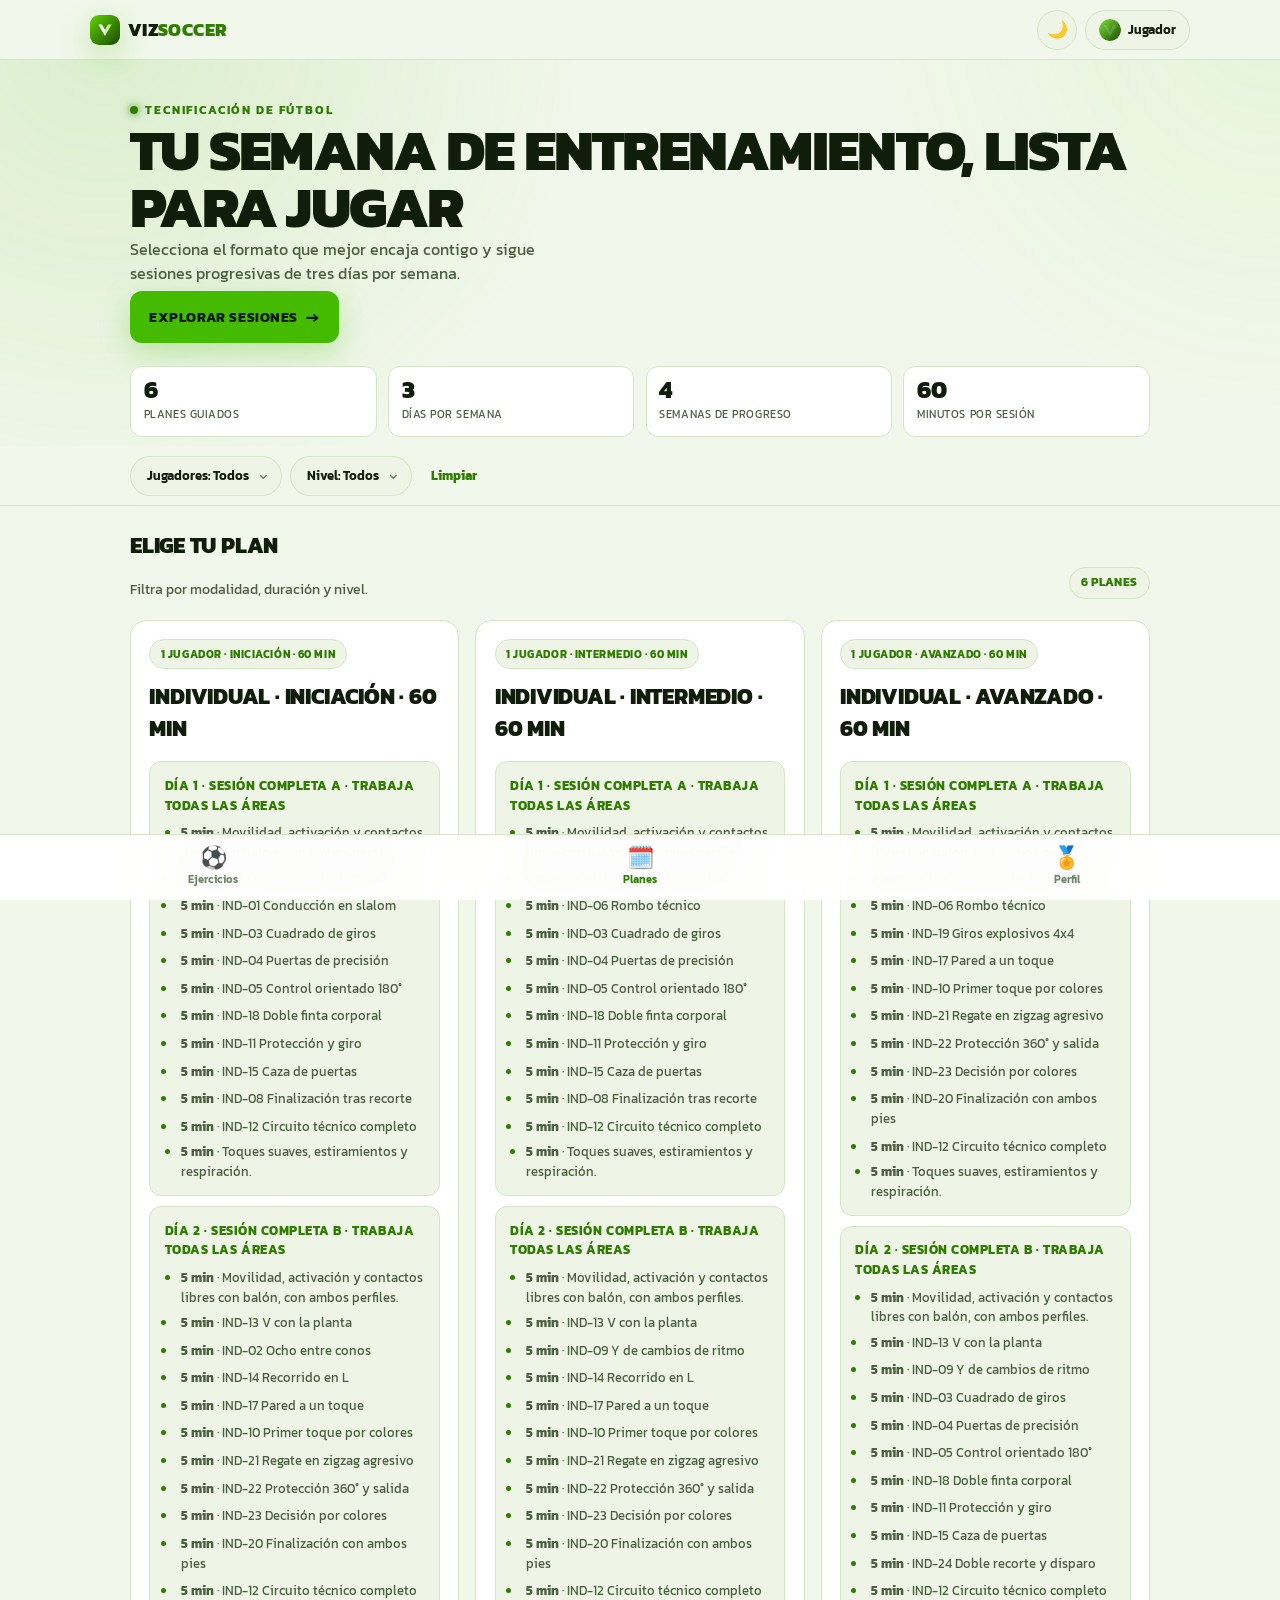
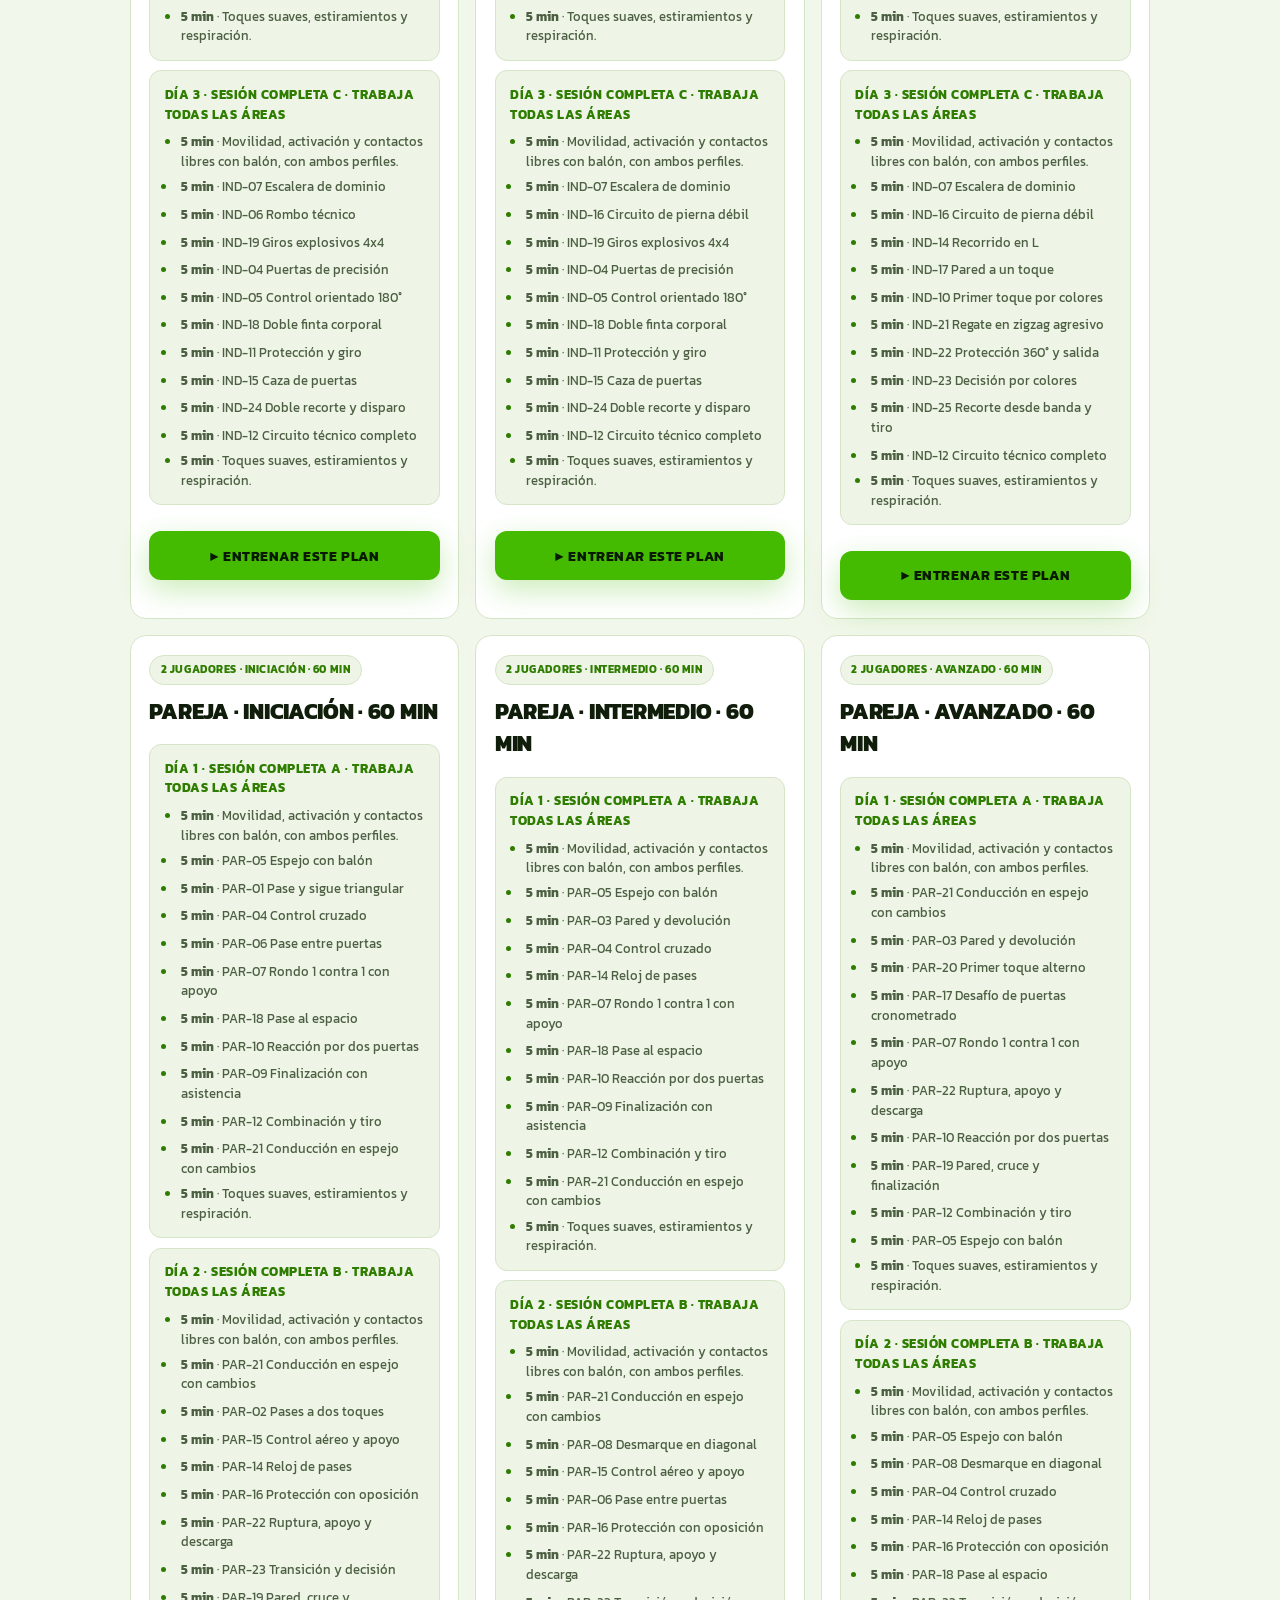
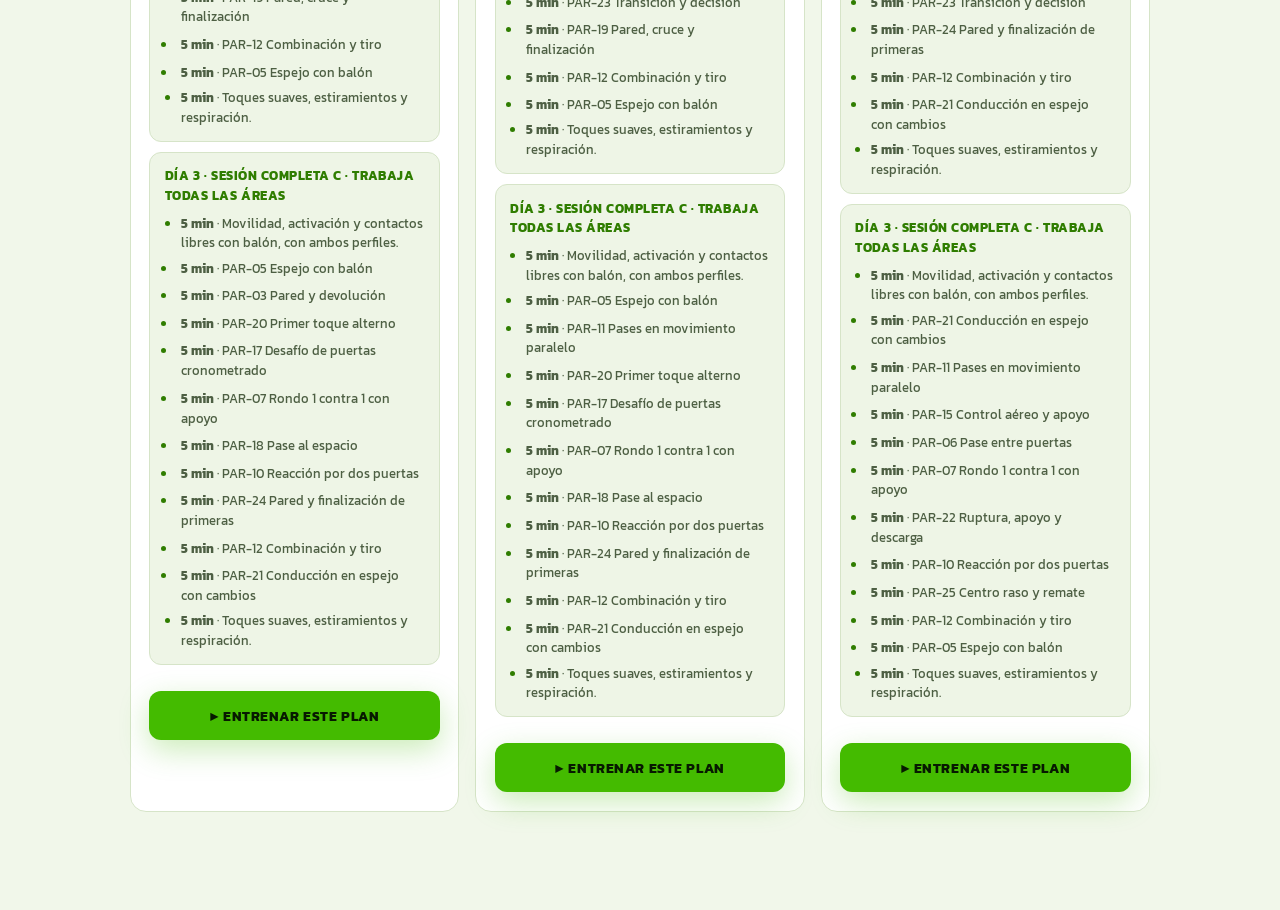
==== commit 59007100: "Añadir perfiles, ficha de jugador y retos, con la app en tres pestañas Adopta las convenciones de bo" ====
--- a/planes.html
+++ b/planes.html
@@ -1 +1 @@
-<!doctype html><html lang='es'><meta charset='utf-8'><meta name='viewport' content='width=device-width,initial-scale=1,viewport-fit=cover'><meta name='description' content='12 planes de tecnificación de fútbol de 3 días por semana, con sesiones de 60 minutos que trabajan todas las áreas, modo entrenamiento guiado, cronómetro y demostraciones animadas.'><meta name='theme-color' content='#0a1409'><script>try{var _t=JSON.parse(localStorage.getItem('ft:tema'));document.documentElement.dataset.theme=_t||'dark'}catch(e){}</script><link rel="preconnect" href="https://fonts.googleapis.com"><link rel="preconnect" href="https://fonts.gstatic.com" crossorigin><link href="https://fonts.googleapis.com/css2?family=Kanit:ital,wght@0,300;0,400;0,500;0,600;0,700;0,800;1,600;1,800&display=swap" rel="stylesheet" media="print" onload="this.media='all'"><noscript><link href="https://fonts.googleapis.com/css2?family=Kanit:wght@300;400;500;600;700;800&display=swap" rel="stylesheet"></noscript><link rel='manifest' href='manifest.webmanifest'><link rel='icon' type='image/png' href='icon-192.png'><link rel='apple-touch-icon' href='apple-touch-icon.png'><title>VizSoccer · Planes de entrenamiento</title><style>*{box-sizing:border-box}body{margin:0;font:15px system-ui;background:#f1f7ea;color:#101d0b}header{padding:32px 5vw;background:linear-gradient(135deg,#1a4700,#44bb00);color:white}header h1{margin:0 0 8px}.filters{position:sticky;top:0;padding:14px 5vw;background:#fffe;display:flex;gap:10px;box-shadow:0 2px 12px #0002}select{padding:10px;border:1px solid #d6e4c8;border-radius:8px}main{padding:24px 5vw;display:grid;grid-template-columns:repeat(auto-fit,minmax(340px,1fr));gap:20px}.plan{background:white;border-radius:16px;padding:20px;box-shadow:0 6px 22px #101d0b15}.tag{display:inline-block;background:#e2eed6;color:#2f7d00;border-radius:999px;padding:6px 10px;font-size:12px;font-weight:700}h2{font-size:21px}h3{font-size:15px;margin-bottom:6px;border-top:1px solid #d6e4c8;padding-top:12px}ul{margin:0;padding-left:20px;line-height:1.55}.hide{display:none}</style><link rel="stylesheet" href="ui.css"><header><h1>Planes de tecnificación</h1><p>3 días por semana · sesiones de 60 minutos que trabajan todas las áreas · progresión de 4 semanas</p></header><div class='filters'><select id='p'><option value=''>Jugadores: todos</option><option value='1'>Individual</option><option value='2'>Pareja</option></select><select id='n'><option value=''>Nivel: todos</option><option>iniciación</option><option>intermedio</option><option>avanzado</option></select></div><main><article class='plan' data-p='1' data-d='60' data-n='iniciación'><div class='tag'>1 jugador · iniciación · 60 min</div><h2>Individual · iniciación · 60 min</h2><section><h3>Día 1 · Sesión completa A · trabaja todas las áreas</h3><ul><li><b>5 min</b> · Movilidad, activación y contactos libres con balón, con ambos perfiles.</li><li><b>5 min</b> · IND-07 Escalera de dominio</li><li><b>5 min</b> · IND-01 Conducción en slalom</li><li><b>5 min</b> · IND-03 Cuadrado de giros</li><li><b>5 min</b> · IND-04 Puertas de precisión</li><li><b>5 min</b> · IND-05 Control orientado 180°</li><li><b>5 min</b> · IND-18 Doble finta corporal</li><li><b>5 min</b> · IND-11 Protección y giro</li><li><b>5 min</b> · IND-15 Caza de puertas</li><li><b>5 min</b> · IND-08 Finalización tras recorte</li><li><b>5 min</b> · IND-12 Circuito técnico completo</li><li><b>5 min</b> · Toques suaves, estiramientos y respiración.</li></ul></section><section><h3>Día 2 · Sesión completa B · trabaja todas las áreas</h3><ul><li><b>5 min</b> · Movilidad, activación y contactos libres con balón, con ambos perfiles.</li><li><b>5 min</b> · IND-13 V con la planta</li><li><b>5 min</b> · IND-02 Ocho entre conos</li><li><b>5 min</b> · IND-14 Recorrido en L</li><li><b>5 min</b> · IND-17 Pared a un toque</li><li><b>5 min</b> · IND-10 Primer toque por colores</li><li><b>5 min</b> · IND-21 Regate en zigzag agresivo</li><li><b>5 min</b> · IND-22 Protección 360° y salida</li><li><b>5 min</b> · IND-23 Decisión por colores</li><li><b>5 min</b> · IND-20 Finalización con ambos pies</li><li><b>5 min</b> · IND-12 Circuito técnico completo</li><li><b>5 min</b> · Toques suaves, estiramientos y respiración.</li></ul></section><section><h3>Día 3 · Sesión completa C · trabaja todas las áreas</h3><ul><li><b>5 min</b> · Movilidad, activación y contactos libres con balón, con ambos perfiles.</li><li><b>5 min</b> · IND-07 Escalera de dominio</li><li><b>5 min</b> · IND-06 Rombo técnico</li><li><b>5 min</b> · IND-19 Giros explosivos 4x4</li><li><b>5 min</b> · IND-04 Puertas de precisión</li><li><b>5 min</b> · IND-05 Control orientado 180°</li><li><b>5 min</b> · IND-18 Doble finta corporal</li><li><b>5 min</b> · IND-11 Protección y giro</li><li><b>5 min</b> · IND-15 Caza de puertas</li><li><b>5 min</b> · IND-24 Doble recorte y disparo</li><li><b>5 min</b> · IND-12 Circuito técnico completo</li><li><b>5 min</b> · Toques suaves, estiramientos y respiración.</li></ul></section></article><article class='plan' data-p='1' data-d='60' data-n='intermedio'><div class='tag'>1 jugador · intermedio · 60 min</div><h2>Individual · intermedio · 60 min</h2><section><h3>Día 1 · Sesión completa A · trabaja todas las áreas</h3><ul><li><b>5 min</b> · Movilidad, activación y contactos libres con balón, con ambos perfiles.</li><li><b>5 min</b> · IND-07 Escalera de dominio</li><li><b>5 min</b> · IND-06 Rombo técnico</li><li><b>5 min</b> · IND-03 Cuadrado de giros</li><li><b>5 min</b> · IND-04 Puertas de precisión</li><li><b>5 min</b> · IND-05 Control orientado 180°</li><li><b>5 min</b> · IND-18 Doble finta corporal</li><li><b>5 min</b> · IND-11 Protección y giro</li><li><b>5 min</b> · IND-15 Caza de puertas</li><li><b>5 min</b> · IND-08 Finalización tras recorte</li><li><b>5 min</b> · IND-12 Circuito técnico completo</li><li><b>5 min</b> · Toques suaves, estiramientos y respiración.</li></ul></section><section><h3>Día 2 · Sesión completa B · trabaja todas las áreas</h3><ul><li><b>5 min</b> · Movilidad, activación y contactos libres con balón, con ambos perfiles.</li><li><b>5 min</b> · IND-13 V con la planta</li><li><b>5 min</b> · IND-09 Y de cambios de ritmo</li><li><b>5 min</b> · IND-14 Recorrido en L</li><li><b>5 min</b> · IND-17 Pared a un toque</li><li><b>5 min</b> · IND-10 Primer toque por colores</li><li><b>5 min</b> · IND-21 Regate en zigzag agresivo</li><li><b>5 min</b> · IND-22 Protección 360° y salida</li><li><b>5 min</b> · IND-23 Decisión por colores</li><li><b>5 min</b> · IND-20 Finalización con ambos pies</li><li><b>5 min</b> · IND-12 Circuito técnico completo</li><li><b>5 min</b> · Toques suaves, estiramientos y respiración.</li></ul></section><section><h3>Día 3 · Sesión completa C · trabaja todas las áreas</h3><ul><li><b>5 min</b> · Movilidad, activación y contactos libres con balón, con ambos perfiles.</li><li><b>5 min</b> · IND-07 Escalera de dominio</li><li><b>5 min</b> · IND-16 Circuito de pierna débil</li><li><b>5 min</b> · IND-19 Giros explosivos 4x4</li><li><b>5 min</b> · IND-04 Puertas de precisión</li><li><b>5 min</b> · IND-05 Control orientado 180°</li><li><b>5 min</b> · IND-18 Doble finta corporal</li><li><b>5 min</b> · IND-11 Protección y giro</li><li><b>5 min</b> · IND-15 Caza de puertas</li><li><b>5 min</b> · IND-24 Doble recorte y disparo</li><li><b>5 min</b> · IND-12 Circuito técnico completo</li><li><b>5 min</b> · Toques suaves, estiramientos y respiración.</li></ul></section></article><article class='plan' data-p='1' data-d='60' data-n='avanzado'><div class='tag'>1 jugador · avanzado · 60 min</div><h2>Individual · avanzado · 60 min</h2><section><h3>Día 1 · Sesión completa A · trabaja todas las áreas</h3><ul><li><b>5 min</b> · Movilidad, activación y contactos libres con balón, con ambos perfiles.</li><li><b>5 min</b> · IND-07 Escalera de dominio</li><li><b>5 min</b> · IND-06 Rombo técnico</li><li><b>5 min</b> · IND-19 Giros explosivos 4x4</li><li><b>5 min</b> · IND-17 Pared a un toque</li><li><b>5 min</b> · IND-10 Primer toque por colores</li><li><b>5 min</b> · IND-21 Regate en zigzag agresivo</li><li><b>5 min</b> · IND-22 Protección 360° y salida</li><li><b>5 min</b> · IND-23 Decisión por colores</li><li><b>5 min</b> · IND-20 Finalización con ambos pies</li><li><b>5 min</b> · IND-12 Circuito técnico completo</li><li><b>5 min</b> · Toques suaves, estiramientos y respiración.</li></ul></section><section><h3>Día 2 · Sesión completa B · trabaja todas las áreas</h3><ul><li><b>5 min</b> · Movilidad, activación y contactos libres con balón, con ambos perfiles.</li><li><b>5 min</b> · IND-13 V con la planta</li><li><b>5 min</b> · IND-09 Y de cambios de ritmo</li><li><b>5 min</b> · IND-03 Cuadrado de giros</li><li><b>5 min</b> · IND-04 Puertas de precisión</li><li><b>5 min</b> · IND-05 Control orientado 180°</li><li><b>5 min</b> · IND-18 Doble finta corporal</li><li><b>5 min</b> · IND-11 Protección y giro</li><li><b>5 min</b> · IND-15 Caza de puertas</li><li><b>5 min</b> · IND-24 Doble recorte y disparo</li><li><b>5 min</b> · IND-12 Circuito técnico completo</li><li><b>5 min</b> · Toques suaves, estiramientos y respiración.</li></ul></section><section><h3>Día 3 · Sesión completa C · trabaja todas las áreas</h3><ul><li><b>5 min</b> · Movilidad, activación y contactos libres con balón, con ambos perfiles.</li><li><b>5 min</b> · IND-07 Escalera de dominio</li><li><b>5 min</b> · IND-16 Circuito de pierna débil</li><li><b>5 min</b> · IND-14 Recorrido en L</li><li><b>5 min</b> · IND-17 Pared a un toque</li><li><b>5 min</b> · IND-10 Primer toque por colores</li><li><b>5 min</b> · IND-21 Regate en zigzag agresivo</li><li><b>5 min</b> · IND-22 Protección 360° y salida</li><li><b>5 min</b> · IND-23 Decisión por colores</li><li><b>5 min</b> · IND-25 Recorte desde banda y tiro</li><li><b>5 min</b> · IND-12 Circuito técnico completo</li><li><b>5 min</b> · Toques suaves, estiramientos y respiración.</li></ul></section></article><article class='plan' data-p='2' data-d='60' data-n='iniciación'><div class='tag'>2 jugadores · iniciación · 60 min</div><h2>Pareja · iniciación · 60 min</h2><section><h3>Día 1 · Sesión completa A · trabaja todas las áreas</h3><ul><li><b>5 min</b> · Movilidad, activación y contactos libres con balón, con ambos perfiles.</li><li><b>5 min</b> · PAR-05 Espejo con balón</li><li><b>5 min</b> · PAR-01 Pase y sigue triangular</li><li><b>5 min</b> · PAR-04 Control cruzado</li><li><b>5 min</b> · PAR-06 Pase entre puertas</li><li><b>5 min</b> · PAR-07 Rondo 1 contra 1 con apoyo</li><li><b>5 min</b> · PAR-18 Pase al espacio</li><li><b>5 min</b> · PAR-10 Reacción por dos puertas</li><li><b>5 min</b> · PAR-09 Finalización con asistencia</li><li><b>5 min</b> · PAR-12 Combinación y tiro</li><li><b>5 min</b> · PAR-21 Conducción en espejo con cambios</li><li><b>5 min</b> · Toques suaves, estiramientos y respiración.</li></ul></section><section><h3>Día 2 · Sesión completa B · trabaja todas las áreas</h3><ul><li><b>5 min</b> · Movilidad, activación y contactos libres con balón, con ambos perfiles.</li><li><b>5 min</b> · PAR-21 Conducción en espejo con cambios</li><li><b>5 min</b> · PAR-02 Pases a dos toques</li><li><b>5 min</b> · PAR-15 Control aéreo y apoyo</li><li><b>5 min</b> · PAR-14 Reloj de pases</li><li><b>5 min</b> · PAR-16 Protección con oposición</li><li><b>5 min</b> · PAR-22 Ruptura, apoyo y descarga</li><li><b>5 min</b> · PAR-23 Transición y decisión</li><li><b>5 min</b> · PAR-19 Pared, cruce y finalización</li><li><b>5 min</b> · PAR-12 Combinación y tiro</li><li><b>5 min</b> · PAR-05 Espejo con balón</li><li><b>5 min</b> · Toques suaves, estiramientos y respiración.</li></ul></section><section><h3>Día 3 · Sesión completa C · trabaja todas las áreas</h3><ul><li><b>5 min</b> · Movilidad, activación y contactos libres con balón, con ambos perfiles.</li><li><b>5 min</b> · PAR-05 Espejo con balón</li><li><b>5 min</b> · PAR-03 Pared y devolución</li><li><b>5 min</b> · PAR-20 Primer toque alterno</li><li><b>5 min</b> · PAR-17 Desafío de puertas cronometrado</li><li><b>5 min</b> · PAR-07 Rondo 1 contra 1 con apoyo</li><li><b>5 min</b> · PAR-18 Pase al espacio</li><li><b>5 min</b> · PAR-10 Reacción por dos puertas</li><li><b>5 min</b> · PAR-24 Pared y finalización de primeras</li><li><b>5 min</b> · PAR-12 Combinación y tiro</li><li><b>5 min</b> · PAR-21 Conducción en espejo con cambios</li><li><b>5 min</b> · Toques suaves, estiramientos y respiración.</li></ul></section></article><article class='plan' data-p='2' data-d='60' data-n='intermedio'><div class='tag'>2 jugadores · intermedio · 60 min</div><h2>Pareja · intermedio · 60 min</h2><section><h3>Día 1 · Sesión completa A · trabaja todas las áreas</h3><ul><li><b>5 min</b> · Movilidad, activación y contactos libres con balón, con ambos perfiles.</li><li><b>5 min</b> · PAR-05 Espejo con balón</li><li><b>5 min</b> · PAR-03 Pared y devolución</li><li><b>5 min</b> · PAR-04 Control cruzado</li><li><b>5 min</b> · PAR-14 Reloj de pases</li><li><b>5 min</b> · PAR-07 Rondo 1 contra 1 con apoyo</li><li><b>5 min</b> · PAR-18 Pase al espacio</li><li><b>5 min</b> · PAR-10 Reacción por dos puertas</li><li><b>5 min</b> · PAR-09 Finalización con asistencia</li><li><b>5 min</b> · PAR-12 Combinación y tiro</li><li><b>5 min</b> · PAR-21 Conducción en espejo con cambios</li><li><b>5 min</b> · Toques suaves, estiramientos y respiración.</li></ul></section><section><h3>Día 2 · Sesión completa B · trabaja todas las áreas</h3><ul><li><b>5 min</b> · Movilidad, activación y contactos libres con balón, con ambos perfiles.</li><li><b>5 min</b> · PAR-21 Conducción en espejo con cambios</li><li><b>5 min</b> · PAR-08 Desmarque en diagonal</li><li><b>5 min</b> · PAR-15 Control aéreo y apoyo</li><li><b>5 min</b> · PAR-06 Pase entre puertas</li><li><b>5 min</b> · PAR-16 Protección con oposición</li><li><b>5 min</b> · PAR-22 Ruptura, apoyo y descarga</li><li><b>5 min</b> · PAR-23 Transición y decisión</li><li><b>5 min</b> · PAR-19 Pared, cruce y finalización</li><li><b>5 min</b> · PAR-12 Combinación y tiro</li><li><b>5 min</b> · PAR-05 Espejo con balón</li><li><b>5 min</b> · Toques suaves, estiramientos y respiración.</li></ul></section><section><h3>Día 3 · Sesión completa C · trabaja todas las áreas</h3><ul><li><b>5 min</b> · Movilidad, activación y contactos libres con balón, con ambos perfiles.</li><li><b>5 min</b> · PAR-05 Espejo con balón</li><li><b>5 min</b> · PAR-11 Pases en movimiento paralelo</li><li><b>5 min</b> · PAR-20 Primer toque alterno</li><li><b>5 min</b> · PAR-17 Desafío de puertas cronometrado</li><li><b>5 min</b> · PAR-07 Rondo 1 contra 1 con apoyo</li><li><b>5 min</b> · PAR-18 Pase al espacio</li><li><b>5 min</b> · PAR-10 Reacción por dos puertas</li><li><b>5 min</b> · PAR-24 Pared y finalización de primeras</li><li><b>5 min</b> · PAR-12 Combinación y tiro</li><li><b>5 min</b> · PAR-21 Conducción en espejo con cambios</li><li><b>5 min</b> · Toques suaves, estiramientos y respiración.</li></ul></section></article><article class='plan' data-p='2' data-d='60' data-n='avanzado'><div class='tag'>2 jugadores · avanzado · 60 min</div><h2>Pareja · avanzado · 60 min</h2><section><h3>Día 1 · Sesión completa A · trabaja todas las áreas</h3><ul><li><b>5 min</b> · Movilidad, activación y contactos libres con balón, con ambos perfiles.</li><li><b>5 min</b> · PAR-21 Conducción en espejo con cambios</li><li><b>5 min</b> · PAR-03 Pared y devolución</li><li><b>5 min</b> · PAR-20 Primer toque alterno</li><li><b>5 min</b> · PAR-17 Desafío de puertas cronometrado</li><li><b>5 min</b> · PAR-07 Rondo 1 contra 1 con apoyo</li><li><b>5 min</b> · PAR-22 Ruptura, apoyo y descarga</li><li><b>5 min</b> · PAR-10 Reacción por dos puertas</li><li><b>5 min</b> · PAR-19 Pared, cruce y finalización</li><li><b>5 min</b> · PAR-12 Combinación y tiro</li><li><b>5 min</b> · PAR-05 Espejo con balón</li><li><b>5 min</b> · Toques suaves, estiramientos y respiración.</li></ul></section><section><h3>Día 2 · Sesión completa B · trabaja todas las áreas</h3><ul><li><b>5 min</b> · Movilidad, activación y contactos libres con balón, con ambos perfiles.</li><li><b>5 min</b> · PAR-05 Espejo con balón</li><li><b>5 min</b> · PAR-08 Desmarque en diagonal</li><li><b>5 min</b> · PAR-04 Control cruzado</li><li><b>5 min</b> · PAR-14 Reloj de pases</li><li><b>5 min</b> · PAR-16 Protección con oposición</li><li><b>5 min</b> · PAR-18 Pase al espacio</li><li><b>5 min</b> · PAR-23 Transición y decisión</li><li><b>5 min</b> · PAR-24 Pared y finalización de primeras</li><li><b>5 min</b> · PAR-12 Combinación y tiro</li><li><b>5 min</b> · PAR-21 Conducción en espejo con cambios</li><li><b>5 min</b> · Toques suaves, estiramientos y respiración.</li></ul></section><section><h3>Día 3 · Sesión completa C · trabaja todas las áreas</h3><ul><li><b>5 min</b> · Movilidad, activación y contactos libres con balón, con ambos perfiles.</li><li><b>5 min</b> · PAR-21 Conducción en espejo con cambios</li><li><b>5 min</b> · PAR-11 Pases en movimiento paralelo</li><li><b>5 min</b> · PAR-15 Control aéreo y apoyo</li><li><b>5 min</b> · PAR-06 Pase entre puertas</li><li><b>5 min</b> · PAR-07 Rondo 1 contra 1 con apoyo</li><li><b>5 min</b> · PAR-22 Ruptura, apoyo y descarga</li><li><b>5 min</b> · PAR-10 Reacción por dos puertas</li><li><b>5 min</b> · PAR-25 Centro raso y remate</li><li><b>5 min</b> · PAR-12 Combinación y tiro</li><li><b>5 min</b> · PAR-05 Espejo con balón</li><li><b>5 min</b> · Toques suaves, estiramientos y respiración.</li></ul></section></article></main><script>const q=s=>document.querySelector(s),f=()=>document.querySelectorAll('.plan').forEach(c=>c.classList.toggle('hide',(q('#p').value&&c.dataset.p!=q('#p').value)||(q('#n').value&&c.dataset.n!=q('#n').value)));document.querySelectorAll('select').forEach(x=>x.onchange=f)</script><script src='data.js'></script><script defer src='ui.js'></script></html>+<!doctype html><html lang='es'><meta charset='utf-8'><meta name='viewport' content='width=device-width,initial-scale=1,viewport-fit=cover'><meta name='description' content='12 planes de tecnificación de fútbol de 3 días por semana, con sesiones de 60 minutos que trabajan todas las áreas, modo entrenamiento guiado, cronómetro y demostraciones animadas.'><meta name='theme-color' content='#0a1409'><script>try{var _t=JSON.parse(localStorage.getItem('ft:tema'));document.documentElement.dataset.theme=_t||'dark'}catch(e){}</script><link rel="preconnect" href="https://fonts.googleapis.com"><link rel="preconnect" href="https://fonts.gstatic.com" crossorigin><link href="https://fonts.googleapis.com/css2?family=Kanit:ital,wght@0,300;0,400;0,500;0,600;0,700;0,800;1,600;1,800&display=swap" rel="stylesheet" media="print" onload="this.media='all'"><noscript><link href="https://fonts.googleapis.com/css2?family=Kanit:wght@300;400;500;600;700;800&display=swap" rel="stylesheet"></noscript><link rel='manifest' href='manifest.webmanifest'><link rel='icon' type='image/png' href='icon-192.png'><link rel='apple-touch-icon' href='apple-touch-icon.png'><title>VizSoccer · Planes de entrenamiento</title><style>*{box-sizing:border-box}body{margin:0;font:15px system-ui;background:#f1f7ea;color:#101d0b}header{padding:32px 5vw;background:linear-gradient(135deg,#1a4700,#44bb00);color:white}header h1{margin:0 0 8px}.filters{position:sticky;top:0;padding:14px 5vw;background:#fffe;display:flex;gap:10px;box-shadow:0 2px 12px #0002}select{padding:10px;border:1px solid #d6e4c8;border-radius:8px}main{padding:24px 5vw;display:grid;grid-template-columns:repeat(auto-fit,minmax(340px,1fr));gap:20px}.plan{background:white;border-radius:16px;padding:20px;box-shadow:0 6px 22px #101d0b15}.tag{display:inline-block;background:#e2eed6;color:#2f7d00;border-radius:999px;padding:6px 10px;font-size:12px;font-weight:700}h2{font-size:21px}h3{font-size:15px;margin-bottom:6px;border-top:1px solid #d6e4c8;padding-top:12px}ul{margin:0;padding-left:20px;line-height:1.55}.hide{display:none}</style><link rel="stylesheet" href="ui.css"><header><h1>Planes de tecnificación</h1><p>3 días por semana · sesiones de 60 minutos que trabajan todas las áreas · progresión de 4 semanas</p></header><div class='filters'><select id='p'><option value=''>Jugadores: todos</option><option value='1'>Individual</option><option value='2'>Pareja</option></select><select id='n'><option value=''>Nivel: todos</option><option>iniciación</option><option>intermedio</option><option>avanzado</option></select></div><main><article class='plan' data-p='1' data-d='60' data-n='iniciación'><div class='tag'>1 jugador · iniciación · 60 min</div><h2>Individual · iniciación · 60 min</h2><section><h3>Día 1 · Sesión completa A · trabaja todas las áreas</h3><ul><li><b>5 min</b> · Movilidad, activación y contactos libres con balón, con ambos perfiles.</li><li><b>5 min</b> · IND-07 Escalera de dominio</li><li><b>5 min</b> · IND-01 Conducción en slalom</li><li><b>5 min</b> · IND-03 Cuadrado de giros</li><li><b>5 min</b> · IND-04 Puertas de precisión</li><li><b>5 min</b> · IND-05 Control orientado 180°</li><li><b>5 min</b> · IND-18 Doble finta corporal</li><li><b>5 min</b> · IND-11 Protección y giro</li><li><b>5 min</b> · IND-15 Caza de puertas</li><li><b>5 min</b> · IND-08 Finalización tras recorte</li><li><b>5 min</b> · IND-12 Circuito técnico completo</li><li><b>5 min</b> · Toques suaves, estiramientos y respiración.</li></ul></section><section><h3>Día 2 · Sesión completa B · trabaja todas las áreas</h3><ul><li><b>5 min</b> · Movilidad, activación y contactos libres con balón, con ambos perfiles.</li><li><b>5 min</b> · IND-13 V con la planta</li><li><b>5 min</b> · IND-02 Ocho entre conos</li><li><b>5 min</b> · IND-14 Recorrido en L</li><li><b>5 min</b> · IND-17 Pared a un toque</li><li><b>5 min</b> · IND-10 Primer toque por colores</li><li><b>5 min</b> · IND-21 Regate en zigzag agresivo</li><li><b>5 min</b> · IND-22 Protección 360° y salida</li><li><b>5 min</b> · IND-23 Decisión por colores</li><li><b>5 min</b> · IND-20 Finalización con ambos pies</li><li><b>5 min</b> · IND-12 Circuito técnico completo</li><li><b>5 min</b> · Toques suaves, estiramientos y respiración.</li></ul></section><section><h3>Día 3 · Sesión completa C · trabaja todas las áreas</h3><ul><li><b>5 min</b> · Movilidad, activación y contactos libres con balón, con ambos perfiles.</li><li><b>5 min</b> · IND-07 Escalera de dominio</li><li><b>5 min</b> · IND-06 Rombo técnico</li><li><b>5 min</b> · IND-19 Giros explosivos 4x4</li><li><b>5 min</b> · IND-04 Puertas de precisión</li><li><b>5 min</b> · IND-05 Control orientado 180°</li><li><b>5 min</b> · IND-18 Doble finta corporal</li><li><b>5 min</b> · IND-11 Protección y giro</li><li><b>5 min</b> · IND-15 Caza de puertas</li><li><b>5 min</b> · IND-24 Doble recorte y disparo</li><li><b>5 min</b> · IND-12 Circuito técnico completo</li><li><b>5 min</b> · Toques suaves, estiramientos y respiración.</li></ul></section></article><article class='plan' data-p='1' data-d='60' data-n='intermedio'><div class='tag'>1 jugador · intermedio · 60 min</div><h2>Individual · intermedio · 60 min</h2><section><h3>Día 1 · Sesión completa A · trabaja todas las áreas</h3><ul><li><b>5 min</b> · Movilidad, activación y contactos libres con balón, con ambos perfiles.</li><li><b>5 min</b> · IND-07 Escalera de dominio</li><li><b>5 min</b> · IND-06 Rombo técnico</li><li><b>5 min</b> · IND-03 Cuadrado de giros</li><li><b>5 min</b> · IND-04 Puertas de precisión</li><li><b>5 min</b> · IND-05 Control orientado 180°</li><li><b>5 min</b> · IND-18 Doble finta corporal</li><li><b>5 min</b> · IND-11 Protección y giro</li><li><b>5 min</b> · IND-15 Caza de puertas</li><li><b>5 min</b> · IND-08 Finalización tras recorte</li><li><b>5 min</b> · IND-12 Circuito técnico completo</li><li><b>5 min</b> · Toques suaves, estiramientos y respiración.</li></ul></section><section><h3>Día 2 · Sesión completa B · trabaja todas las áreas</h3><ul><li><b>5 min</b> · Movilidad, activación y contactos libres con balón, con ambos perfiles.</li><li><b>5 min</b> · IND-13 V con la planta</li><li><b>5 min</b> · IND-09 Y de cambios de ritmo</li><li><b>5 min</b> · IND-14 Recorrido en L</li><li><b>5 min</b> · IND-17 Pared a un toque</li><li><b>5 min</b> · IND-10 Primer toque por colores</li><li><b>5 min</b> · IND-21 Regate en zigzag agresivo</li><li><b>5 min</b> · IND-22 Protección 360° y salida</li><li><b>5 min</b> · IND-23 Decisión por colores</li><li><b>5 min</b> · IND-20 Finalización con ambos pies</li><li><b>5 min</b> · IND-12 Circuito técnico completo</li><li><b>5 min</b> · Toques suaves, estiramientos y respiración.</li></ul></section><section><h3>Día 3 · Sesión completa C · trabaja todas las áreas</h3><ul><li><b>5 min</b> · Movilidad, activación y contactos libres con balón, con ambos perfiles.</li><li><b>5 min</b> · IND-07 Escalera de dominio</li><li><b>5 min</b> · IND-16 Circuito de pierna débil</li><li><b>5 min</b> · IND-19 Giros explosivos 4x4</li><li><b>5 min</b> · IND-04 Puertas de precisión</li><li><b>5 min</b> · IND-05 Control orientado 180°</li><li><b>5 min</b> · IND-18 Doble finta corporal</li><li><b>5 min</b> · IND-11 Protección y giro</li><li><b>5 min</b> · IND-15 Caza de puertas</li><li><b>5 min</b> · IND-24 Doble recorte y disparo</li><li><b>5 min</b> · IND-12 Circuito técnico completo</li><li><b>5 min</b> · Toques suaves, estiramientos y respiración.</li></ul></section></article><article class='plan' data-p='1' data-d='60' data-n='avanzado'><div class='tag'>1 jugador · avanzado · 60 min</div><h2>Individual · avanzado · 60 min</h2><section><h3>Día 1 · Sesión completa A · trabaja todas las áreas</h3><ul><li><b>5 min</b> · Movilidad, activación y contactos libres con balón, con ambos perfiles.</li><li><b>5 min</b> · IND-07 Escalera de dominio</li><li><b>5 min</b> · IND-06 Rombo técnico</li><li><b>5 min</b> · IND-19 Giros explosivos 4x4</li><li><b>5 min</b> · IND-17 Pared a un toque</li><li><b>5 min</b> · IND-10 Primer toque por colores</li><li><b>5 min</b> · IND-21 Regate en zigzag agresivo</li><li><b>5 min</b> · IND-22 Protección 360° y salida</li><li><b>5 min</b> · IND-23 Decisión por colores</li><li><b>5 min</b> · IND-20 Finalización con ambos pies</li><li><b>5 min</b> · IND-12 Circuito técnico completo</li><li><b>5 min</b> · Toques suaves, estiramientos y respiración.</li></ul></section><section><h3>Día 2 · Sesión completa B · trabaja todas las áreas</h3><ul><li><b>5 min</b> · Movilidad, activación y contactos libres con balón, con ambos perfiles.</li><li><b>5 min</b> · IND-13 V con la planta</li><li><b>5 min</b> · IND-09 Y de cambios de ritmo</li><li><b>5 min</b> · IND-03 Cuadrado de giros</li><li><b>5 min</b> · IND-04 Puertas de precisión</li><li><b>5 min</b> · IND-05 Control orientado 180°</li><li><b>5 min</b> · IND-18 Doble finta corporal</li><li><b>5 min</b> · IND-11 Protección y giro</li><li><b>5 min</b> · IND-15 Caza de puertas</li><li><b>5 min</b> · IND-24 Doble recorte y disparo</li><li><b>5 min</b> · IND-12 Circuito técnico completo</li><li><b>5 min</b> · Toques suaves, estiramientos y respiración.</li></ul></section><section><h3>Día 3 · Sesión completa C · trabaja todas las áreas</h3><ul><li><b>5 min</b> · Movilidad, activación y contactos libres con balón, con ambos perfiles.</li><li><b>5 min</b> · IND-07 Escalera de dominio</li><li><b>5 min</b> · IND-16 Circuito de pierna débil</li><li><b>5 min</b> · IND-14 Recorrido en L</li><li><b>5 min</b> · IND-17 Pared a un toque</li><li><b>5 min</b> · IND-10 Primer toque por colores</li><li><b>5 min</b> · IND-21 Regate en zigzag agresivo</li><li><b>5 min</b> · IND-22 Protección 360° y salida</li><li><b>5 min</b> · IND-23 Decisión por colores</li><li><b>5 min</b> · IND-25 Recorte desde banda y tiro</li><li><b>5 min</b> · IND-12 Circuito técnico completo</li><li><b>5 min</b> · Toques suaves, estiramientos y respiración.</li></ul></section></article><article class='plan' data-p='2' data-d='60' data-n='iniciación'><div class='tag'>2 jugadores · iniciación · 60 min</div><h2>Pareja · iniciación · 60 min</h2><section><h3>Día 1 · Sesión completa A · trabaja todas las áreas</h3><ul><li><b>5 min</b> · Movilidad, activación y contactos libres con balón, con ambos perfiles.</li><li><b>5 min</b> · PAR-05 Espejo con balón</li><li><b>5 min</b> · PAR-01 Pase y sigue triangular</li><li><b>5 min</b> · PAR-04 Control cruzado</li><li><b>5 min</b> · PAR-06 Pase entre puertas</li><li><b>5 min</b> · PAR-07 Rondo 1 contra 1 con apoyo</li><li><b>5 min</b> · PAR-18 Pase al espacio</li><li><b>5 min</b> · PAR-10 Reacción por dos puertas</li><li><b>5 min</b> · PAR-09 Finalización con asistencia</li><li><b>5 min</b> · PAR-12 Combinación y tiro</li><li><b>5 min</b> · PAR-21 Conducción en espejo con cambios</li><li><b>5 min</b> · Toques suaves, estiramientos y respiración.</li></ul></section><section><h3>Día 2 · Sesión completa B · trabaja todas las áreas</h3><ul><li><b>5 min</b> · Movilidad, activación y contactos libres con balón, con ambos perfiles.</li><li><b>5 min</b> · PAR-21 Conducción en espejo con cambios</li><li><b>5 min</b> · PAR-02 Pases a dos toques</li><li><b>5 min</b> · PAR-15 Control aéreo y apoyo</li><li><b>5 min</b> · PAR-14 Reloj de pases</li><li><b>5 min</b> · PAR-16 Protección con oposición</li><li><b>5 min</b> · PAR-22 Ruptura, apoyo y descarga</li><li><b>5 min</b> · PAR-23 Transición y decisión</li><li><b>5 min</b> · PAR-19 Pared, cruce y finalización</li><li><b>5 min</b> · PAR-12 Combinación y tiro</li><li><b>5 min</b> · PAR-05 Espejo con balón</li><li><b>5 min</b> · Toques suaves, estiramientos y respiración.</li></ul></section><section><h3>Día 3 · Sesión completa C · trabaja todas las áreas</h3><ul><li><b>5 min</b> · Movilidad, activación y contactos libres con balón, con ambos perfiles.</li><li><b>5 min</b> · PAR-05 Espejo con balón</li><li><b>5 min</b> · PAR-03 Pared y devolución</li><li><b>5 min</b> · PAR-20 Primer toque alterno</li><li><b>5 min</b> · PAR-17 Desafío de puertas cronometrado</li><li><b>5 min</b> · PAR-07 Rondo 1 contra 1 con apoyo</li><li><b>5 min</b> · PAR-18 Pase al espacio</li><li><b>5 min</b> · PAR-10 Reacción por dos puertas</li><li><b>5 min</b> · PAR-24 Pared y finalización de primeras</li><li><b>5 min</b> · PAR-12 Combinación y tiro</li><li><b>5 min</b> · PAR-21 Conducción en espejo con cambios</li><li><b>5 min</b> · Toques suaves, estiramientos y respiración.</li></ul></section></article><article class='plan' data-p='2' data-d='60' data-n='intermedio'><div class='tag'>2 jugadores · intermedio · 60 min</div><h2>Pareja · intermedio · 60 min</h2><section><h3>Día 1 · Sesión completa A · trabaja todas las áreas</h3><ul><li><b>5 min</b> · Movilidad, activación y contactos libres con balón, con ambos perfiles.</li><li><b>5 min</b> · PAR-05 Espejo con balón</li><li><b>5 min</b> · PAR-03 Pared y devolución</li><li><b>5 min</b> · PAR-04 Control cruzado</li><li><b>5 min</b> · PAR-14 Reloj de pases</li><li><b>5 min</b> · PAR-07 Rondo 1 contra 1 con apoyo</li><li><b>5 min</b> · PAR-18 Pase al espacio</li><li><b>5 min</b> · PAR-10 Reacción por dos puertas</li><li><b>5 min</b> · PAR-09 Finalización con asistencia</li><li><b>5 min</b> · PAR-12 Combinación y tiro</li><li><b>5 min</b> · PAR-21 Conducción en espejo con cambios</li><li><b>5 min</b> · Toques suaves, estiramientos y respiración.</li></ul></section><section><h3>Día 2 · Sesión completa B · trabaja todas las áreas</h3><ul><li><b>5 min</b> · Movilidad, activación y contactos libres con balón, con ambos perfiles.</li><li><b>5 min</b> · PAR-21 Conducción en espejo con cambios</li><li><b>5 min</b> · PAR-08 Desmarque en diagonal</li><li><b>5 min</b> · PAR-15 Control aéreo y apoyo</li><li><b>5 min</b> · PAR-06 Pase entre puertas</li><li><b>5 min</b> · PAR-16 Protección con oposición</li><li><b>5 min</b> · PAR-22 Ruptura, apoyo y descarga</li><li><b>5 min</b> · PAR-23 Transición y decisión</li><li><b>5 min</b> · PAR-19 Pared, cruce y finalización</li><li><b>5 min</b> · PAR-12 Combinación y tiro</li><li><b>5 min</b> · PAR-05 Espejo con balón</li><li><b>5 min</b> · Toques suaves, estiramientos y respiración.</li></ul></section><section><h3>Día 3 · Sesión completa C · trabaja todas las áreas</h3><ul><li><b>5 min</b> · Movilidad, activación y contactos libres con balón, con ambos perfiles.</li><li><b>5 min</b> · PAR-05 Espejo con balón</li><li><b>5 min</b> · PAR-11 Pases en movimiento paralelo</li><li><b>5 min</b> · PAR-20 Primer toque alterno</li><li><b>5 min</b> · PAR-17 Desafío de puertas cronometrado</li><li><b>5 min</b> · PAR-07 Rondo 1 contra 1 con apoyo</li><li><b>5 min</b> · PAR-18 Pase al espacio</li><li><b>5 min</b> · PAR-10 Reacción por dos puertas</li><li><b>5 min</b> · PAR-24 Pared y finalización de primeras</li><li><b>5 min</b> · PAR-12 Combinación y tiro</li><li><b>5 min</b> · PAR-21 Conducción en espejo con cambios</li><li><b>5 min</b> · Toques suaves, estiramientos y respiración.</li></ul></section></article><article class='plan' data-p='2' data-d='60' data-n='avanzado'><div class='tag'>2 jugadores · avanzado · 60 min</div><h2>Pareja · avanzado · 60 min</h2><section><h3>Día 1 · Sesión completa A · trabaja todas las áreas</h3><ul><li><b>5 min</b> · Movilidad, activación y contactos libres con balón, con ambos perfiles.</li><li><b>5 min</b> · PAR-21 Conducción en espejo con cambios</li><li><b>5 min</b> · PAR-03 Pared y devolución</li><li><b>5 min</b> · PAR-20 Primer toque alterno</li><li><b>5 min</b> · PAR-17 Desafío de puertas cronometrado</li><li><b>5 min</b> · PAR-07 Rondo 1 contra 1 con apoyo</li><li><b>5 min</b> · PAR-22 Ruptura, apoyo y descarga</li><li><b>5 min</b> · PAR-10 Reacción por dos puertas</li><li><b>5 min</b> · PAR-19 Pared, cruce y finalización</li><li><b>5 min</b> · PAR-12 Combinación y tiro</li><li><b>5 min</b> · PAR-05 Espejo con balón</li><li><b>5 min</b> · Toques suaves, estiramientos y respiración.</li></ul></section><section><h3>Día 2 · Sesión completa B · trabaja todas las áreas</h3><ul><li><b>5 min</b> · Movilidad, activación y contactos libres con balón, con ambos perfiles.</li><li><b>5 min</b> · PAR-05 Espejo con balón</li><li><b>5 min</b> · PAR-08 Desmarque en diagonal</li><li><b>5 min</b> · PAR-04 Control cruzado</li><li><b>5 min</b> · PAR-14 Reloj de pases</li><li><b>5 min</b> · PAR-16 Protección con oposición</li><li><b>5 min</b> · PAR-18 Pase al espacio</li><li><b>5 min</b> · PAR-23 Transición y decisión</li><li><b>5 min</b> · PAR-24 Pared y finalización de primeras</li><li><b>5 min</b> · PAR-12 Combinación y tiro</li><li><b>5 min</b> · PAR-21 Conducción en espejo con cambios</li><li><b>5 min</b> · Toques suaves, estiramientos y respiración.</li></ul></section><section><h3>Día 3 · Sesión completa C · trabaja todas las áreas</h3><ul><li><b>5 min</b> · Movilidad, activación y contactos libres con balón, con ambos perfiles.</li><li><b>5 min</b> · PAR-21 Conducción en espejo con cambios</li><li><b>5 min</b> · PAR-11 Pases en movimiento paralelo</li><li><b>5 min</b> · PAR-15 Control aéreo y apoyo</li><li><b>5 min</b> · PAR-06 Pase entre puertas</li><li><b>5 min</b> · PAR-07 Rondo 1 contra 1 con apoyo</li><li><b>5 min</b> · PAR-22 Ruptura, apoyo y descarga</li><li><b>5 min</b> · PAR-10 Reacción por dos puertas</li><li><b>5 min</b> · PAR-25 Centro raso y remate</li><li><b>5 min</b> · PAR-12 Combinación y tiro</li><li><b>5 min</b> · PAR-05 Espejo con balón</li><li><b>5 min</b> · Toques suaves, estiramientos y respiración.</li></ul></section></article></main><script>const q=s=>document.querySelector(s),f=()=>document.querySelectorAll('.plan').forEach(c=>c.classList.toggle('hide',(q('#p').value&&c.dataset.p!=q('#p').value)||(q('#n').value&&c.dataset.n!=q('#n').value)));document.querySelectorAll('select').forEach(x=>x.onchange=f)</script><script src='data.js'></script><script src='perfil.js'></script><script defer src='ui.js'></script></html>
--- a/ui.css
+++ b/ui.css
@@ -23,7 +23,7 @@
   --r:1rem;--r-lg:1.5rem;--r-sm:.75rem;--pill:999px;
   --shadow:0 18px 40px rgba(0,0,0,.45);--glow:0 10px 30px rgba(68,187,0,.28);
   --font:'Kanit',ui-sans-serif,system-ui,-apple-system,"Segoe UI",sans-serif;
-  --nav-h:66px;
+  --nav-h:66px;--top-h:60px;
 }
 :root[data-theme="light"]{
   --bg:#f1f7ea;--surface:#ffffff;--surface-2:#eef5e6;--surface-3:#e2eed6;
@@ -35,7 +35,7 @@
   --danger:#c04424;--star:#c9950a;
 }
 *{box-sizing:border-box}
-html{scroll-behavior:smooth}
+html{scroll-behavior:smooth;scroll-padding-top:calc(var(--top-h) + 4rem)}
 body{margin:0;font-family:var(--font);background:var(--bg);color:var(--text);line-height:1.5;
   padding-bottom:calc(var(--nav-h) + env(safe-area-inset-bottom));-webkit-font-smoothing:antialiased}
 body:before{content:"";position:fixed;inset:0;z-index:-1;pointer-events:none;
@@ -51,16 +51,17 @@
 /* ---------- Top app bar ---------- */
 header{position:relative;overflow:visible;padding:0!important;background:transparent!important;color:var(--text)}
 header:after{display:none}
-.site-nav{position:sticky;top:0;z-index:30;height:60px;display:flex;align-items:center;justify-content:space-between;
-  gap:.6rem;max-width:1100px;margin:auto;padding:calc(env(safe-area-inset-top) + .3rem) clamp(1rem,4vw,2.5rem) .3rem;
-  background:rgba(10,20,9,.82);backdrop-filter:blur(14px);border-bottom:1px solid var(--line)}
-:root[data-theme="light"] .site-nav{background:rgba(241,247,234,.85)}
+.site-nav{position:sticky;top:0;z-index:40;min-height:60px;display:flex;align-items:center;justify-content:space-between;
+  gap:.6rem;padding-block:calc(env(safe-area-inset-top) + .35rem) .35rem;
+  padding-inline:max(clamp(1rem,4vw,2.5rem),calc((100% - 1100px) / 2));
+  background:var(--bg);border-bottom:1px solid var(--line)}
 /* Logotipo: la V de dos brazos + VIZ en blanco y SOCCER en verde. Va recto
    (no en cursiva) para que case con el logotipo geométrico de brand/logo.svg. */
 .brand{display:flex;align-items:center;gap:.5rem;text-decoration:none;font-weight:800;
   letter-spacing:.02em;font-size:1.15rem;color:var(--text);text-transform:uppercase;
   background:none;margin:0;padding:0;border-radius:0}
 .brand-mark{width:30px;height:30px;flex:none;display:block;border-radius:9px;box-shadow:var(--glow)}
+.brand-name{white-space:nowrap}
 .brand-name em{font-style:normal;color:var(--primary-ink)}
 .nav-actions{display:flex;align-items:center;gap:.5rem}
 .nav-link{color:var(--text);text-decoration:none;font-weight:600;font-size:.82rem;padding:.5rem .8rem;
@@ -86,6 +87,7 @@
   background:var(--primary)!important;color:var(--on-primary)!important;padding:.8rem 1.2rem!important;
   border-radius:var(--r-sm)!important;font-weight:700;text-transform:uppercase;letter-spacing:.04em;font-size:.9rem;
   box-shadow:var(--glow);transition:transform .15s}
+.hero-action{text-decoration:none!important}
 .hero-action:after{content:"→";font-size:1.1rem}
 .hero-action:active{transform:scale(.97)}
 .hero-stats{display:grid;grid-template-columns:repeat(4,1fr);gap:.7rem;margin-top:.4rem}
@@ -94,14 +96,19 @@
 .hero-stat span{font-size:.68rem;color:var(--muted);text-transform:uppercase;letter-spacing:.05em}
 
 /* ---------- Filtros / búsqueda ---------- */
-.filters{position:sticky;top:60px;z-index:20;padding:0!important;background:linear-gradient(var(--bg),var(--bg) 70%,transparent)!important;box-shadow:none!important}
-.filter-inner{max-width:1100px;margin:auto;padding:.7rem clamp(1rem,4vw,2.5rem);display:flex;gap:.55rem;align-items:center;
-  flex-wrap:wrap}
+.filters{position:sticky;top:var(--top-h);z-index:30;padding:0!important;display:block!important;
+  background:var(--bg)!important;border-bottom:1px solid var(--line);box-shadow:none!important}
+.filter-inner{max-width:1100px;margin:auto;min-width:0;padding:.6rem clamp(1rem,4vw,2.5rem);display:flex;gap:.5rem;
+  align-items:center;flex-wrap:wrap}
+.filter-chips{flex:1 1 100%;min-width:0;display:flex;gap:.5rem;align-items:center;overflow-x:auto;
+  scrollbar-width:none;-webkit-overflow-scrolling:touch}
+.filter-chips::-webkit-scrollbar{display:none}
+.filter-chips>*{flex:0 0 auto}
 .filter-label{display:none}
 .search-wrap{position:relative;flex:1 1 100%;min-width:0}
 .search-wrap:before{content:"⌕";position:absolute;left:1rem;top:50%;
   transform:translateY(-55%);color:var(--faint);font-size:1.6rem;font-weight:700}
-.search-wrap input{width:100%;height:48px;padding:0 1rem 0 2.7rem;border:1px solid var(--line);border-radius:var(--pill);
+.search-wrap input{width:100%;height:44px;padding:0 1rem 0 2.7rem;border:1px solid var(--line);border-radius:var(--pill);
   background:var(--surface);color:var(--text);font:400 1rem var(--font);outline:none}
 .search-wrap input::placeholder{color:var(--faint)}
 .filter-field{position:relative;flex:0 1 auto}
@@ -133,23 +140,22 @@
   box-shadow:none!important;transition:transform .2s,border-color .2s,box-shadow .2s}
 .card:hover{transform:translateY(-4px)!important;border-color:var(--primary);box-shadow:var(--shadow)!important}
 .card:active{transform:scale(.99)!important}
-.card img{width:100%;aspect-ratio:1.5;object-fit:cover;background:var(--media-bg);display:block;
+.card img{width:100%;aspect-ratio:64/43;object-fit:contain;background:var(--media-bg);display:block;
   border-bottom:1px solid var(--line)}
 .card>div{padding:.85rem .95rem 1rem!important;display:flex;flex-direction:column;align-items:flex-start;flex:1}
-.card b{font-size:1.02rem;font-weight:700;letter-spacing:-.01em;line-height:1.2}
-.card span{order:3;display:inline-flex!important;align-items:center;gap:.35rem;margin:.55rem 0 0!important;
+.card b{font-size:.95rem;font-weight:700;letter-spacing:-.01em;line-height:1.25;overflow-wrap:anywhere}
+.card>div>span{order:3;display:inline-flex!important;align-items:center;gap:.35rem;margin:.55rem 0 0!important;
   color:var(--muted)!important;background:transparent;font-size:.76rem;font-weight:500}
-.card span:before{content:"⏱";font-size:.95rem;color:var(--primary-ink)}
+.card>div>span:before{content:"⏱";font-size:.95rem;color:var(--primary-ink)}
 .card p{font-size:.83rem!important;line-height:1.45!important;color:var(--muted)!important;margin:.45rem 0 0!important}
 .card p+p{display:none}
-.card:after{content:"→";position:absolute;right:.85rem;bottom:.7rem;color:var(--primary-ink);font-size:1.2rem;font-weight:700}
-.card-level{position:absolute;top:.6rem;right:.6rem;z-index:2;padding:.3rem .6rem;border-radius:var(--pill);
-  font-size:.66rem;font-weight:700;text-transform:uppercase;letter-spacing:.06em;background:var(--scrim);
+.card-level{position:absolute;top:.45rem;right:.45rem;z-index:2;padding:.22rem .5rem;border-radius:var(--pill);
+  font-size:.6rem;font-weight:700;text-transform:uppercase;letter-spacing:.04em;line-height:1.4;background:var(--scrim);
   color:var(--primary-ink);border:1px solid var(--primary);backdrop-filter:blur(4px)}
 .card-level.n-iniciación{color:var(--level-1);border-color:var(--level-1-line)}
 .card-level.n-intermedio{color:var(--warn);border-color:var(--level-2-line)}
 .card-level.n-avanzado{color:var(--level-3);border-color:var(--level-3-line)}
-.fav-toggle{position:absolute;top:.55rem;left:.55rem;z-index:3;width:2.3rem;height:2.3rem;border:0;border-radius:50%;
+.fav-toggle{position:absolute;top:.45rem;left:.45rem;z-index:3;width:2rem;height:2rem;border:0;border-radius:50%;
   background:var(--scrim);color:var(--star);font-size:1.2rem;cursor:pointer;backdrop-filter:blur(4px);transition:transform .15s}
 .fav-toggle.on{background:rgba(255,207,77,.18)}
 .fav-toggle:active{transform:scale(.86)}
@@ -176,8 +182,9 @@
 .offline-banner{position:fixed;left:50%;bottom:calc(var(--nav-h) + 1rem + env(safe-area-inset-bottom));
   transform:translate(-50%,250%);background:var(--surface-3);color:var(--text);font-size:.8rem;font-weight:600;
   padding:.6rem 1.05rem;border-radius:var(--pill);border:1px solid var(--line);box-shadow:var(--shadow);z-index:60;
-  transition:transform .3s;pointer-events:none;white-space:nowrap}
-.offline-banner.show{transform:translate(-50%,0)}
+  transition:transform .3s,opacity .3s,visibility .3s;pointer-events:none;white-space:nowrap;
+  opacity:0;visibility:hidden}
+.offline-banner.show{transform:translate(-50%,0);opacity:1;visibility:visible}
 
 /* ---------- Barra de navegación inferior ---------- */
 .bottom-nav{position:fixed;left:0;right:0;bottom:0;z-index:50;height:var(--nav-h);display:flex;
@@ -199,9 +206,10 @@
 .modal-close:hover,.workout-close:hover{background:var(--primary);color:var(--on-primary)}
 .modal-content{display:block}
 .modal-media{position:relative;background:var(--media-bg);display:grid;place-items:center;max-height:44vh;overflow:hidden}
-.modal-media:after{content:"";position:absolute;inset:0;background:linear-gradient(to bottom,transparent 55%,var(--surface))}
+.modal-media:after{content:"";position:absolute;inset:0;pointer-events:none;
+  background:linear-gradient(to bottom,transparent 45%,var(--surface) 88%,var(--surface))}
 .modal-media img{display:block;width:100%;max-height:44vh;object-fit:contain;position:relative}
-.modal-copy{padding:0 clamp(1.2rem,4vw,1.8rem) 1.6rem;margin-top:-2rem;position:relative;z-index:1;overflow:auto}
+.modal-copy{padding:0 clamp(1.2rem,4vw,1.8rem) 1.6rem;margin-top:-1.4rem;position:relative;z-index:1;overflow:auto}
 .modal-kicker{color:var(--primary-ink);font-size:.7rem;font-weight:700;letter-spacing:.14em;text-transform:uppercase}
 .modal-copy h2{font-size:clamp(1.7rem,5vw,2.3rem);line-height:1;letter-spacing:-.02em;margin:.4rem 0;text-transform:uppercase;font-weight:800}
 .modal-meta{display:flex;gap:.5rem;flex-wrap:wrap;margin:0 0 1.1rem;color:var(--text)}
@@ -256,7 +264,7 @@
 .finish-workout{width:100%;border:0;border-radius:var(--r-sm);padding:.85rem;background:var(--primary);color:var(--on-primary);
   font:700 .9rem var(--font);text-transform:uppercase;cursor:pointer}
 .workout-run{min-height:600px;display:flex;flex-direction:column}
-.workout-topline{display:flex;justify-content:space-between;gap:1rem;padding:1.1rem 4.5rem 0 1.4rem;font-size:.75rem;
+.workout-topline{display:flex;justify-content:space-between;gap:.6rem;padding:1.1rem 4.2rem 0 1.2rem;font-size:.7rem;
   font-weight:700;color:var(--muted);text-transform:uppercase;letter-spacing:.04em}
 .workout-plan-name{color:var(--primary-ink)}
 .workout-progress{height:6px;background:var(--surface-3);margin:.9rem 1.4rem 0;border-radius:var(--pill);overflow:hidden}
@@ -264,6 +272,7 @@
 .workout-body{display:grid;grid-template-columns:1fr;flex:1;margin-top:1rem}
 .workout-visual{min-height:230px;max-height:300px;background:var(--media-bg);display:grid;place-items:center;overflow:hidden}
 .workout-visual img{width:100%;height:100%;object-fit:contain}
+.workout-visual img:not([src]){display:none}
 .workout-placeholder{color:var(--primary-ink);text-align:center;font-size:3.4rem;display:grid;gap:.5rem}
 .workout-placeholder span{color:var(--muted);font-size:.9rem;line-height:1.5}
 .workout-copy{padding:clamp(1.2rem,4vw,1.8rem)}
@@ -291,7 +300,7 @@
   font-size:.7rem!important;font-weight:700;padding:.35rem .65rem!important;border-radius:var(--pill)!important;
   text-transform:uppercase;letter-spacing:.05em;display:inline-block}
 .plans-page h2{font-size:1.35rem!important;letter-spacing:-.01em;margin:.7rem 0 1rem!important;text-transform:uppercase;font-weight:800}
-.plans-page section{background:var(--surface-2);border:1px solid var(--line);border-radius:var(--r-sm);padding:.85rem .9rem;margin:.6rem 0}
+.plans-page .plan section{background:var(--surface-2);border:1px solid var(--line);border-radius:var(--r-sm);padding:.85rem .9rem;margin:.6rem 0}
 .plans-page h3{font-size:.82rem!important;border:0!important;padding:0!important;margin:0 0 .5rem!important;color:var(--primary-ink);
   text-transform:uppercase;letter-spacing:.04em;font-weight:700}
 .plans-page ul{padding-left:1rem!important;font-size:.82rem;line-height:1.5;color:var(--muted)}
@@ -311,7 +320,171 @@
 }
 @media(max-width:520px){
   .hero-stats{grid-template-columns:repeat(2,1fr)}
-  .card img{aspect-ratio:1.7}
-  .workout-controls button{min-height:52px}
+  .workout-controls{grid-template-columns:1fr 1.25fr 1fr;gap:.45rem;padding:.9rem 1rem}
+  .workout-controls button{min-height:52px;padding:.8rem .3rem;font-size:.74rem;line-height:1.2}
+  /* El hero ocupaba media pantalla antes de ver un solo ejercicio. */
+  .hero{padding-top:1.1rem;gap:.75rem}
+  .hero h1{font-size:2rem!important}
+  .hero-copy{font-size:.92rem}
+  /* La leyenda medía 284 px: se pliega a una línea por concepto. */
+  .legend-inner{padding:.85rem .9rem;gap:.7rem}
+  .legend-inner ul{font-size:.76rem;gap:.3rem}
+  .legend-close{width:100%;padding:.55rem 1rem}
+  .catalog-intro{align-items:center}
+  .catalog-intro h2{font-size:1.1rem}
+  .catalog-intro p{font-size:.78rem}
+  .card>div{padding:.7rem .75rem .8rem!important}
+  .card p{font-size:.78rem!important}
+  .card>div>span{font-size:.72rem}
+  /* El aspa de cerrar se comía el texto de la cabecera del entrenamiento. */
+  .workout-topline{padding:1rem 3.6rem 0 1rem;font-size:.66rem}
+  .modal-close,.workout-close{width:2.3rem;height:2.3rem;top:.6rem;right:.6rem}
+}
+@media(max-width:340px){
+  main{grid-template-columns:minmax(0,1fr)!important}
 }
 @media(prefers-reduced-motion:reduce){*,*:before,*:after{scroll-behavior:auto!important;transition:none!important}}
+
+/* ============================================================
+   Perfil: ficha de jugador, retos y gestión de perfiles
+   ============================================================ */
+.perfil-page main{display:block!important;max-width:760px}
+.bloque{margin:2rem 0 0}
+.bloque-cab{display:flex;align-items:center;justify-content:space-between;gap:1rem;margin:0 0 .9rem}
+.bloque-cab h2{font-size:1.25rem;margin:0;text-transform:uppercase;letter-spacing:-.01em;font-weight:800}
+
+/* ---------- Ficha de jugador ----------
+   Carta vertical con el general y la posición arriba, el logotipo abajo y los
+   seis atributos en dos columnas. El fondo lo genera scripts/build_art.py. */
+.ficha-jugador{display:grid;gap:1rem;justify-items:center}
+.fj-carta{width:min(300px,86vw);aspect-ratio:5/7;position:relative;cursor:pointer;
+  transform-style:preserve-3d;transition:transform .7s cubic-bezier(.22,1,.36,1);border-radius:20px}
+.fj-carta:focus-visible{outline:3px solid var(--primary);outline-offset:4px}
+.fj-carta.girada{transform:rotateY(180deg)}
+.fj-cara{position:absolute;inset:0;backface-visibility:hidden;border-radius:20px;overflow:hidden;
+  box-shadow:0 24px 50px rgba(0,0,0,.5),0 0 0 1px var(--primary-line)}
+.fj-frente{background:#0f2a08 url(art/ficha-fondo.svg) center/cover no-repeat;
+  display:flex;flex-direction:column;padding:1.1rem 1.15rem;color:#fff}
+.fj-dorso{transform:rotateY(180deg);background:var(--surface);padding:1.2rem;overflow:auto;color:var(--text)}
+.fj-cabecera{display:flex;align-items:flex-start;justify-content:space-between;gap:.6rem}
+.fj-general{display:grid;line-height:1}
+.fj-general strong{font-size:3.1rem;font-weight:800;letter-spacing:-.04em;
+  text-shadow:0 2px 12px rgba(0,0,0,.45);font-variant-numeric:tabular-nums}
+.fj-general span{font-size:1rem;font-weight:700;letter-spacing:.1em;opacity:.9}
+.fj-avatar{width:62px;height:62px;border-radius:50%;border:2px solid rgba(255,255,255,.55)}
+.fj-nombre{margin:.5rem 0 .1rem;font-size:1.3rem;font-weight:800;text-transform:uppercase;
+  letter-spacing:-.01em;line-height:1.1;text-shadow:0 2px 10px rgba(0,0,0,.4);
+  border-bottom:1px solid rgba(255,255,255,.28);padding-bottom:.5rem;overflow-wrap:anywhere}
+.fj-atributos{flex:1;display:grid;grid-template-columns:1fr 1fr;gap:.5rem .9rem;align-content:space-evenly;margin:.3rem 0}
+.fj-attr{display:grid;grid-template-columns:2.1rem 1fr;align-items:center;gap:.4rem}
+.fj-attr-val{font-size:1.15rem;font-weight:800;font-variant-numeric:tabular-nums;text-align:right}
+.fj-attr-nom{font-size:.72rem;font-weight:700;letter-spacing:.08em;opacity:.92}
+.fj-attr-barra{grid-column:1/-1;height:3px;border-radius:2px;background:rgba(255,255,255,.22);overflow:hidden}
+.fj-attr-barra b{display:block;height:100%;width:var(--v);background:#fff;border-radius:inherit;
+  transform-origin:left;animation:barra .9s cubic-bezier(.22,1,.36,1) both}
+.fj-pie{display:flex;justify-content:space-between;font-size:.72rem;font-weight:700;letter-spacing:.06em;
+  text-transform:uppercase;opacity:.85;border-top:1px solid rgba(255,255,255,.28);padding-top:.55rem}
+.fj-dorso h3{margin:0 0 .5rem;font-size:1.05rem;text-transform:uppercase}
+.fj-dorso p{margin:0 0 .9rem;font-size:.85rem;line-height:1.5;color:var(--muted)}
+.fj-datos{display:grid;grid-template-columns:1fr 1fr;gap:.6rem;margin:0}
+.fj-datos>div{background:var(--surface-2);border:1px solid var(--line);border-radius:var(--r-sm);padding:.6rem .7rem}
+.fj-datos dt{font-size:.64rem;text-transform:uppercase;letter-spacing:.08em;color:var(--faint);font-weight:700}
+.fj-datos dd{margin:.15rem 0 0;font-size:1.05rem;font-weight:800}
+.fj-datos small{font-size:.7rem;font-weight:500;color:var(--muted)}
+.fj-nota{margin:.9rem 0 0!important;font-size:.75rem!important;color:var(--faint)!important}
+.fj-nivel{width:min(300px,86vw);display:grid;gap:.4rem}
+.fj-nivel-txt{display:flex;justify-content:space-between;align-items:baseline;font-size:.8rem;color:var(--muted)}
+.fj-nivel-txt strong{font-size:.95rem;color:var(--text)}
+.fj-nivel-barra{height:8px;border-radius:var(--pill);background:var(--surface-3);overflow:hidden}
+.fj-nivel-barra b{display:block;height:100%;width:var(--v);border-radius:inherit;
+  background:linear-gradient(90deg,var(--primary-2),var(--primary));animation:barra 1s cubic-bezier(.22,1,.36,1) both}
+.fj-racha{justify-self:start;font-size:.78rem;font-weight:700;color:var(--warn)}
+@keyframes barra{from{width:0}}
+
+/* ---------- Retos ---------- */
+.retos{list-style:none;margin:0;padding:0;display:grid;gap:.6rem}
+.reto{display:grid;grid-template-columns:44px 1fr auto;gap:.8rem;align-items:center;
+  background:var(--surface);border:1px solid var(--line);border-radius:var(--r);padding:.75rem .85rem;
+  animation:entra .45s cubic-bezier(.22,1,.36,1) both;animation-delay:calc(var(--i) * 40ms)}
+.reto-ok{border-color:var(--primary-line);background:linear-gradient(90deg,var(--primary-tint),transparent 60%),var(--surface)}
+.reto-medalla{width:44px;height:44px}
+.reto-txt{min-width:0}
+.reto-txt strong{display:block;font-size:.92rem;font-weight:700}
+.reto-txt p{margin:.1rem 0 .45rem;font-size:.76rem;color:var(--muted);line-height:1.35}
+.reto-barra{display:block;height:5px;border-radius:var(--pill);background:var(--surface-3);overflow:hidden}
+.reto-barra b{display:block;height:100%;width:var(--v);border-radius:inherit;background:var(--primary);
+  animation:barra .8s cubic-bezier(.22,1,.36,1) both}
+.reto-cuenta{font-size:.8rem;font-weight:800;color:var(--primary-ink);font-variant-numeric:tabular-nums}
+.reto-ok .reto-cuenta{font-size:1.2rem}
+@keyframes entra{from{opacity:0;transform:translateY(10px)}}
+
+/* ---------- Perfiles ---------- */
+.perfil-chips{display:flex;gap:.6rem;overflow-x:auto;padding:.2rem .2rem .6rem;scrollbar-width:none}
+.perfil-chips::-webkit-scrollbar{display:none}
+.perfil-chip{flex:0 0 auto;display:grid;justify-items:center;gap:.35rem;width:5.2rem;padding:.55rem .3rem;
+  border:1px solid var(--line);border-radius:var(--r);background:var(--surface);color:var(--text);
+  font:600 .74rem var(--font);cursor:pointer;transition:.2s}
+.perfil-chip img{width:42px;height:42px;border-radius:50%}
+.perfil-chip span{max-width:100%;overflow:hidden;text-overflow:ellipsis;white-space:nowrap}
+.perfil-chip.on{border-color:var(--primary);background:var(--primary-tint);box-shadow:var(--glow)}
+.perfil-chip:active{transform:scale(.95)}
+.perfil-form{display:grid;grid-template-columns:repeat(auto-fit,minmax(140px,1fr));gap:.7rem;margin-top:.4rem}
+.perfil-form label{display:grid;gap:.25rem;font-size:.7rem;text-transform:uppercase;letter-spacing:.07em;
+  font-weight:700;color:var(--faint)}
+.perfil-form input,.perfil-form select{height:42px;padding:0 .8rem;border:1px solid var(--line);
+  border-radius:var(--r-sm);background:var(--surface);color:var(--text);font:600 .9rem var(--font);
+  text-transform:none;letter-spacing:normal}
+.perfil-form input:focus,.perfil-form select:focus{outline:none;border-color:var(--primary);
+  box-shadow:0 0 0 3px var(--primary-tint)}
+.perfil-borrar{grid-column:1/-1;justify-self:start;border:1px solid var(--level-3-line);background:transparent;
+  color:var(--level-3);font:700 .78rem var(--font);padding:.6rem 1rem;border-radius:var(--pill);cursor:pointer}
+
+/* ---------- Botón "hecho" y aviso de subida ---------- */
+.modal-acciones{display:grid;grid-template-columns:1.6fr 1fr;gap:.6rem;margin-top:1.2rem}
+.marcar-hecho{border:0;border-radius:var(--r-sm);background:var(--primary);color:var(--on-primary);
+  font:800 .85rem var(--font);padding:.85rem .6rem;cursor:pointer;text-transform:uppercase;letter-spacing:.04em;
+  box-shadow:var(--glow);transition:transform .15s}
+.marcar-hecho.on{background:var(--surface-2);color:var(--primary-ink);box-shadow:none;
+  border:1px solid var(--primary-line)}
+.marcar-hecho:active{transform:scale(.97)}
+.marcar-hecho.late{animation:latido .5s cubic-bezier(.22,1,.36,1)}
+@keyframes latido{35%{transform:scale(1.07)}70%{transform:scale(.98)}}
+.share-exercise{margin-top:0!important;text-transform:uppercase}
+.brindis{position:fixed;left:50%;bottom:calc(var(--nav-h) + 1.2rem + env(safe-area-inset-bottom));z-index:70;
+  transform:translate(-50%,140%);opacity:0;transition:transform .45s cubic-bezier(.22,1,.36,1),opacity .3s;
+  background:var(--surface-3);color:var(--text);border:1px solid var(--primary-line);border-radius:var(--pill);
+  padding:.7rem 1.1rem;font-size:.82rem;font-weight:600;box-shadow:var(--shadow);pointer-events:none;
+  max-width:min(90vw,30rem);text-align:center}
+.brindis.show{transform:translate(-50%,0);opacity:1}
+.brindis strong{color:var(--primary-ink)}
+.brindis b{color:var(--primary-ink)}
+
+/* ---------- Avatar en la barra superior ---------- */
+.nav-link{display:inline-flex;align-items:center;gap:.45rem}
+.nav-avatar{width:22px;height:22px;border-radius:50%;flex:none}
+
+/* ============================================================
+   Movimiento: transiciones entre páginas y respuesta al toque
+   ============================================================ */
+@view-transition{navigation:auto}
+::view-transition-old(root){animation:vt-sale .18s ease both}
+::view-transition-new(root){animation:vt-entra .28s cubic-bezier(.22,1,.36,1) both}
+@keyframes vt-sale{to{opacity:0;transform:translateY(-6px)}}
+@keyframes vt-entra{from{opacity:0;transform:translateY(10px)}}
+/* La barra superior y la inferior no deben viajar con la página. */
+.site-nav{view-transition-name:barra-arriba}
+.bottom-nav{view-transition-name:barra-abajo}
+.card:active,.reto:active,.bn-item:active{transform:scale(.985)}
+.bn-item{transition:color .2s,transform .12s}
+.bn-item.active .bn-ico{animation:rebote .4s cubic-bezier(.22,1,.36,1)}
+@keyframes rebote{40%{transform:translateY(-4px) scale(1.12)}}
+@media(prefers-reduced-motion:reduce){
+  .fj-carta{transition:none}
+  .fj-attr-barra b,.fj-nivel-barra b,.reto-barra b,.reto{animation:none}
+  ::view-transition-old(root),::view-transition-new(root){animation:none}
+}
+@media(max-width:520px){
+  .perfil-page main{padding-top:.4rem!important}
+  .bloque{margin-top:1.5rem}
+  .modal-acciones{grid-template-columns:1fr}
+}
